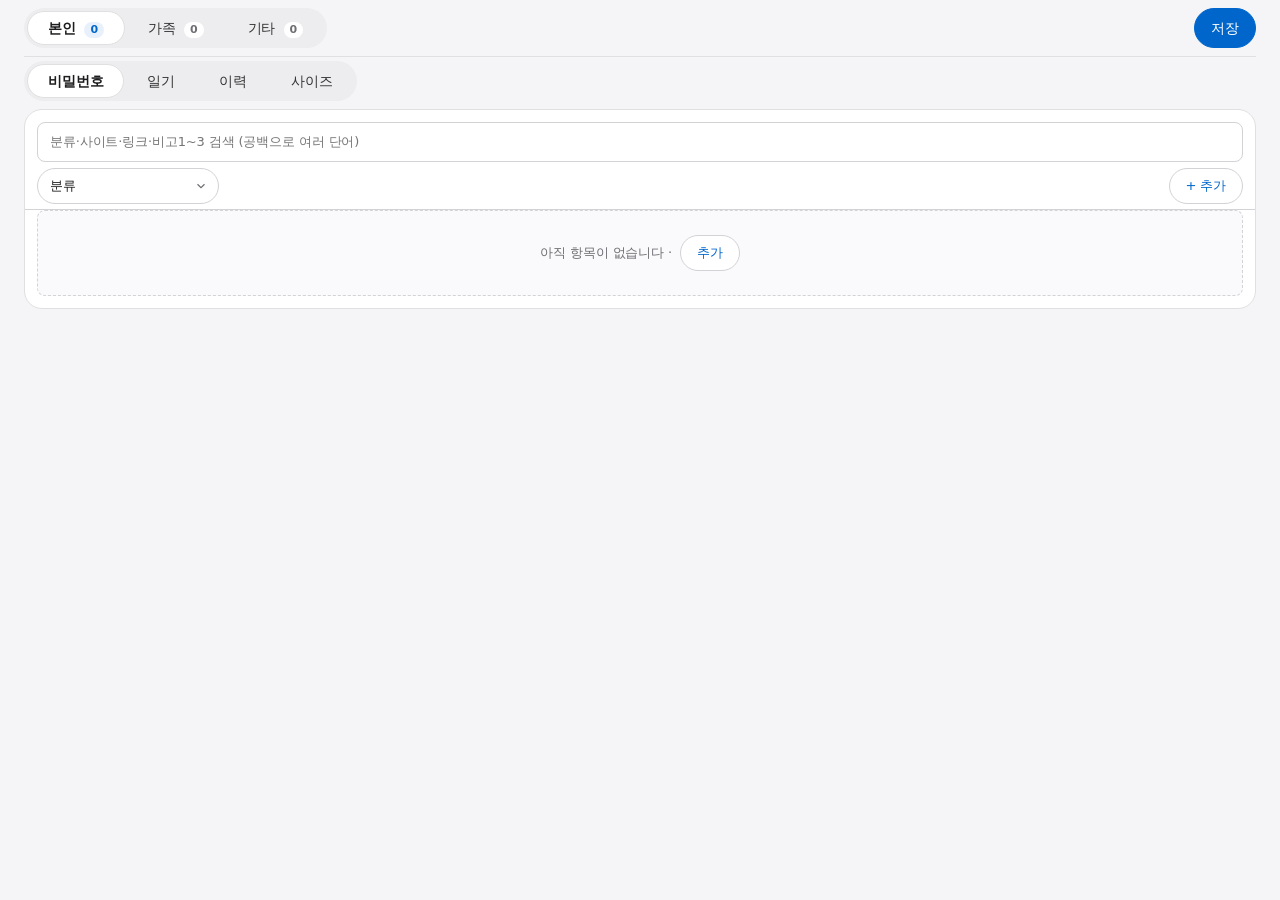
==== src/template.html @ 7631b930 "INIT sizes" ====
<!doctype html>
<html lang="ko">
<head>
<meta charset="utf-8">
<meta name="viewport" content="width=device-width,initial-scale=1">
<title>개인정보</title>
<link rel="stylesheet" href="template.css">
</head>
<body>
<main>
 <header class="app-header">
 <div class="top">
  <div class="segmented" role="group" aria-label="전체 구분">
   <button type="button" data-view="self" aria-pressed="true">본인 <span class="count"></span></button>
   <button type="button" data-view="family" aria-pressed="false">가족 <span class="count"></span></button>
   <button type="button" data-view="other" aria-pressed="false">기타 <span class="count"></span></button>
  </div>
  <div class="save-meta">
   <span id="updatedAt"></span>
   <span id="saveStatus" role="status" aria-live="polite" hidden></span>
  </div>
  <div class="actions"><button id="saveBtn" type="button" class="primary">저장</button></div>
 </div>
 <div class="tab-bar">
 <div role="tablist" aria-label="메뉴">
  <button role="tab" id="tab-passwords" aria-controls="panel-passwords" data-tab="passwords">비밀번호</button>
  <button role="tab" id="tab-diary" aria-controls="panel-diary" data-tab="diary">일기</button>
  <button role="tab" id="tab-history" aria-controls="panel-history" data-tab="history">이력</button>
  <button role="tab" id="tab-sizes" aria-controls="panel-sizes" data-tab="sizes">사이즈</button>
 </div>
 </div>
 </header>
 <div role="tabpanel" id="panel-sizes" aria-labelledby="tab-sizes"></div>
 <div role="tabpanel" id="panel-diary" aria-labelledby="tab-diary">
  <section class="section" aria-label="일기">
   <input id="diarySearch" class="list-search" type="search" aria-label="일기 검색" placeholder="제목·이름·내용 검색 (공백으로 여러 단어)" autocomplete="off">
   <div data-table="diary"></div>
  </section>
 </div>
 <div role="tabpanel" id="panel-history" aria-labelledby="tab-history">
  <section class="section" aria-label="이력">
   <input id="historySearch" class="list-search" type="search" aria-label="이력 검색" placeholder="날짜·내용·이름·비고·거주지 검색 (공백으로 여러 단어)" autocomplete="off">
   <div data-table="history"></div>
  </section>
 </div>
 <div role="tabpanel" id="panel-passwords" aria-labelledby="tab-passwords">
  <section class="section" aria-label="비밀번호 목록">
   <input id="pwSearch" class="list-search" type="search" aria-label="검색" placeholder="분류·사이트·링크·비고1~3 검색 (공백으로 여러 단어)" autocomplete="off">
   <div data-table="passwordsSelf" aria-label="본인 비밀번호"></div>
   <div data-table="passwordsFamily" aria-label="가족 비밀번호"></div>
   <div data-table="passwordsOther" aria-label="기타 비밀번호"></div>
  </section>
 </div>
</main>
<script id="vault-pure" src="pure.js"></script>
<script src="sizes.js"></script>
<script src="app.js"></script>
</body>
</html>
---- src/template.css ----
*{box-sizing:border-box}
[hidden]{display:none!important}

/* ── 디자인 토큰 ─────────────────────────────────────────
   DESIGN.md(Apple 계열)를 데이터 화면에 맞게 옮겼다.
   - 강조색은 Action Blue 하나(--brand). 누를 수 있는 것만 파랗다.
   - 카드·버튼·글자에 그림자 없음. 구분은 바탕색(parchment ↔ white)과 1px hairline으로.
   - 모서리 문법: 칸/작은 버튼 8px · 카드 18px · 주 버튼/검색/탭 pill. 그 사이 값은 쓰지 않는다.
   - 굵기는 400/600만. 17px 이상 제목은 자간을 좁힌다.
   모든 구성 요소는 아래 값만 쓴다. PC(기본)와 모바일(≤640px)은
   같은 토큰 이름에 다른 값을 넣는 방식으로 이원화한다. */
:root{
 /* 색 */
 --bg:#f5f5f7;--surface:#fff;--surface-2:#fafafc;--sunken:#ededf0;
 --ink:#1d1d1f;--ink-2:#333;--muted:#6e6e73;
 --line:#e0e0e0;--line-2:#d2d2d7;--line-soft:#f0f0f0;
 --brand:#0066cc;--brand-hover:#0058b0;--brand-ink:#fff;--brand-soft:#e8f1fb;
 --focus-ring:#0071e3;
 --danger:#c4291c;--danger-soft:#fdeeec;
 --frost:rgba(245,245,247,.8);
 --font:'SF Pro Text',system-ui,-apple-system,BlinkMacSystemFont,'Apple SD Gothic Neo','Pretendard','Noto Sans KR','Segoe UI',sans-serif;
 --font-display:'SF Pro Display',system-ui,-apple-system,BlinkMacSystemFont,'Apple SD Gothic Neo','Pretendard','Noto Sans KR',sans-serif;
 --track-tight:-.022em;

 /* 글자 크기: xs 보조 라벨 · sm 버튼/표 머리글(caption) · md 본문/입력 · lg 카드 제목(tagline) · xl 브랜드 */
 --fs-xs:11px;--fs-sm:13px;--fs-md:14px;--fs-lg:19px;--fs-xl:22px;
 --lh:1.47;

 /* 간격(4px 단위) */
 --sp-1:4px;--sp-2:8px;--sp-3:12px;--sp-4:16px;--sp-5:20px;--sp-6:24px;

 /* 컨트롤 높이: 주 컨트롤(탭·검색·저장) · 보조 버튼 · 표 입력칸 · 칸 안 작은 버튼 */
 --h-control:40px;--h-button:36px;--h-input:36px;--h-mini:30px;

 /* 모서리 */
 --r-card:18px;--r-ctl:8px;--r-input:8px;--r-pill:999px;

 /* 레이아웃 */
 --page-w:1920px;--page-pad:var(--sp-6);--card-pad:var(--sp-6);--card-gap:var(--sp-5);
 --cell-pad:var(--sp-1);--label-w:5em;
 /* 모바일 카드(표 행) */
 --gap-tight:6px;--row-pad:5px 7px;--row-bg:var(--surface);--ctl-pad-x:6px;
}

@media (max-width:640px){
 :root{
  --fs-xs:11px;--fs-sm:12px;--fs-md:13px;--fs-lg:17px;--fs-xl:19px;
  --lh:1.35;
  --h-control:34px;--h-button:28px;--h-input:30px;--h-mini:26px;
  --page-pad:10px;--card-pad:var(--sp-3);--card-gap:var(--sp-2);
  --cell-pad:1px;
 }
}

/* ── 기본 ── */
html{-webkit-text-size-adjust:100%}
body{margin:0;background:var(--bg);color:var(--ink);font:var(--fs-md)/var(--lh) var(--font);letter-spacing:-.01em;-webkit-font-smoothing:antialiased}
h1,h2{font-family:var(--font-display);font-weight:600;letter-spacing:var(--track-tight)}
button,input,select,textarea{font:inherit;color:inherit;letter-spacing:inherit}
::selection{background:var(--brand-soft)}
main{max-width:var(--page-w);margin:0 auto;padding:0 var(--page-pad) 64px}

/* ── 버튼 ── */
button{min-height:var(--h-button);padding:0 var(--sp-4);border:1px solid var(--line-2);background:var(--surface);color:var(--brand);border-radius:var(--r-pill);cursor:pointer;white-space:nowrap;font-size:var(--fs-sm);font-weight:400;transition:background .15s,border-color .15s,color .15s,transform .1s}
button:hover{border-color:var(--brand)}
button:active:not(:disabled){transform:scale(.95)}
button:focus-visible,input:focus-visible,select:focus-visible,textarea:focus-visible{outline:2px solid var(--focus-ring);outline-offset:1px}
button.primary{background:var(--brand);border-color:var(--brand);color:var(--brand-ink)}
button.primary:hover{background:var(--brand-hover);border-color:var(--brand-hover)}
button.danger{border-color:transparent;background:var(--danger-soft);color:var(--danger)}
button.danger:hover{border-color:var(--danger)}
button:disabled{opacity:.45;cursor:wait}

/* ── 상단 바 ── */
.top{position:sticky;top:0;z-index:20;display:grid;grid-template-columns:auto minmax(0,1fr) auto;align-items:center;gap:var(--sp-3);padding:var(--sp-3) 0;margin-bottom:var(--sp-3);background:var(--frost);-webkit-backdrop-filter:saturate(180%) blur(20px);backdrop-filter:saturate(180%) blur(20px);border-bottom:1px solid var(--line)}
.top .segmented{grid-column:1;grid-row:1}
.save-meta{grid-column:2;grid-row:1;display:flex;align-items:center;flex-wrap:wrap;gap:var(--sp-2);min-width:0}
#updatedAt{color:var(--muted);font-size:var(--fs-xs);overflow-wrap:anywhere;font-variant-numeric:tabular-nums}
#updatedAt:empty{display:none}
.actions{grid-column:3;grid-row:1;display:flex;gap:var(--sp-2)}
.top button{min-height:var(--h-control);padding:0 var(--sp-4);font-size:var(--fs-md)}
#saveStatus{font-size:var(--fs-xs);font-weight:600;white-space:nowrap}
#saveStatus[data-result=success]{color:#247a3b}
#saveStatus[data-result=error]{color:var(--danger)}

/* ── 세그먼트(메인 탭 · 본인/가족) ── */
[role=tablist],.segmented{display:inline-flex;gap:2px;padding:3px;background:var(--sunken);border-radius:var(--r-pill)}
.tab-bar{display:flex;align-items:center;justify-content:space-between;gap:var(--sp-2);margin-bottom:var(--sp-4)}
[role=tablist]{margin:0;flex-shrink:0}
[role=tab],.segmented button{min-height:calc(var(--h-control) - 6px);border:1px solid transparent;border-radius:var(--r-pill);background:none;padding:0 var(--sp-5);color:var(--ink-2);font-size:var(--fs-md);font-weight:400}
[role=tab]:hover,.segmented button:hover{border-color:transparent;color:var(--ink)}
[role=tab][aria-selected=true],.segmented button[aria-pressed=true]{background:var(--surface);border-color:var(--line);color:var(--ink);font-weight:600}
.segmented button{min-width:5.5em}
.segmented .count{display:inline-block;min-width:1.6em;margin-left:var(--sp-1);padding:0 6px;border-radius:var(--r-pill);background:var(--surface);color:var(--muted);font-size:var(--fs-xs);font-weight:600;font-variant-numeric:tabular-nums}
.segmented button[aria-pressed=true] .count{background:var(--brand-soft);color:var(--brand)}

/* ── 카드 ── */
.section{background:var(--surface);border:1px solid var(--line);border-radius:var(--r-card);padding:var(--card-pad);margin-bottom:var(--card-gap)}
.section-head{display:flex;align-items:center;gap:var(--sp-2);margin-bottom:var(--sp-3)}
.section-head h2{font-size:var(--fs-lg);line-height:1.19;margin:0;margin-right:auto;flex-shrink:0}
.category-filter{min-width:0;max-width:14em;flex:0 1 14em;min-height:var(--h-button);padding:0 30px 0 var(--sp-3);border:1px solid var(--line-2);border-radius:var(--r-pill);background:var(--surface) url("data:image/svg+xml,%3Csvg xmlns='http://www.w3.org/2000/svg' viewBox='0 0 24 24' fill='none' stroke='%236e6e73' stroke-width='2'%3E%3Cpath d='m6 9 6 6 6-6'/%3E%3C/svg%3E") right 10px center/14px no-repeat;-webkit-appearance:none;appearance:none;color:var(--ink);font-size:var(--fs-sm)}

/* ── 비밀번호 도구 줄 ── */
.list-search{display:block;width:100%;min-height:var(--h-control);margin-bottom:var(--search-gap,var(--sp-3));padding:0 var(--sp-3);border:1px solid var(--line-2);border-radius:var(--r-input);background:var(--surface);font-size:var(--fs-sm)}
.list-search:focus{outline:2px solid var(--focus-ring);outline-offset:1px;border-color:transparent}
.section-head{justify-content:flex-end}
.section-head .category-filter{margin-right:auto}

/* ── 표(PC) ── */
.table-wrap{overflow-x:auto;margin:0 calc(-1 * var(--card-pad));padding:0 var(--card-pad);-webkit-overflow-scrolling:touch}
table{width:100%;border-collapse:separate;border-spacing:0}
th{font-size:var(--fs-xs);font-weight:400;color:var(--muted);text-align:left;padding:0 var(--sp-2) var(--sp-2);border-bottom:1px solid var(--line);white-space:nowrap;letter-spacing:0}
td{padding:var(--cell-pad);border-bottom:1px solid var(--line-soft);vertical-align:middle;transition:background .12s}
tbody tr:last-child td{border-bottom:0}
tbody tr:hover td{background:var(--surface-2)}
td input,td select,td textarea{width:100%;min-width:6em;min-height:var(--h-input);padding:0 var(--sp-2);border:1px solid transparent;border-radius:var(--r-input);background:transparent;font-size:var(--fs-md);text-overflow:ellipsis;transition:border-color .12s,background .12s}
td select{-webkit-appearance:none;appearance:none;padding-right:26px;background:url("data:image/svg+xml,%3Csvg xmlns='http://www.w3.org/2000/svg' viewBox='0 0 24 24' fill='none' stroke='%236e6e73' stroke-width='2'%3E%3Cpath d='m6 9 6 6 6-6'/%3E%3C/svg%3E") right 6px center/14px no-repeat}
td textarea{display:block;padding:6px var(--sp-2);resize:vertical;overflow-wrap:anywhere;line-height:1.4}
[data-table^=passwords] td textarea{min-width:9em}
[data-table^=passwords] td[data-field=site] input{min-width:14em}
[data-table^=passwords] td[data-field=password] input{min-width:8em}
td input:hover,td select:hover,td textarea:hover{border-color:var(--line-2);background-color:var(--surface)}
td input:focus,td select:focus,td textarea:focus{border-color:var(--brand);outline:1px solid var(--brand);outline-offset:0;background-color:var(--surface)}
td input.money{min-width:8.5em;text-align:right;font-variant-numeric:tabular-nums;white-space:nowrap}
td input[aria-invalid=true]{border-color:var(--danger);background-color:var(--danger-soft)}
td.row-actions{width:1%;white-space:nowrap;text-align:right}
td.row-actions button,.secret button,.copyable button,button.toggle{min-height:var(--h-mini);padding:0 var(--sp-2);border-radius:var(--r-input);font-size:var(--fs-xs)}
td.row-actions button{border-color:transparent;background:transparent;color:var(--muted)}
td.row-actions button:hover{background:var(--sunken);border-color:transparent;color:var(--ink)}
td.row-actions button.danger{background:var(--danger-soft);color:var(--danger)}
.empty{color:var(--muted);padding:var(--sp-6) var(--sp-4);display:flex;align-items:center;justify-content:center;gap:var(--sp-2);flex-wrap:wrap;border:1px dashed var(--line-2);border-radius:var(--r-ctl);background:var(--surface-2);font-size:var(--fs-sm)}

/* ── 행 머리: 각 행의 첫 칸(구분·분류·항목·관계·날짜·누구)을 강조해 행을 구분한다 ── */
.section:not([data-table^=passwords]) tbody td:first-child input,.section:not([data-table^=passwords]) tbody td:first-child select{font-weight:600;color:var(--brand);background-color:var(--brand-soft);border-color:transparent}
.section:not([data-table^=passwords]) tbody td:first-child select{background-image:url("data:image/svg+xml,%3Csvg xmlns='http://www.w3.org/2000/svg' viewBox='0 0 24 24' fill='none' stroke='%230066cc' stroke-width='2'%3E%3Cpath d='m6 9 6 6 6-6'/%3E%3C/svg%3E")}
.section:not([data-table^=passwords]) tbody td:first-child input::placeholder{color:var(--brand);opacity:.5;font-weight:400}
.section:not([data-table^=passwords]) tbody td:first-child input:hover,.section:not([data-table^=passwords]) tbody td:first-child select:hover{border-color:rgba(0,102,204,.3);background-color:var(--brand-soft)}
.section:not([data-table^=passwords]) tbody td:first-child input:focus,.section:not([data-table^=passwords]) tbody td:first-child select:focus{border-color:var(--brand);background-color:var(--surface)}

[data-table^=passwords] td[data-field=category] input{color:var(--brand);background-color:var(--brand-soft)}

/* ── 합계 · D-day ── */
.totals{display:flex;gap:var(--sp-2);flex-wrap:wrap;justify-content:flex-end;padding:var(--sp-3) 0 0;margin-top:var(--sp-1);border-top:1px solid var(--line);font-size:var(--fs-sm);color:var(--muted)}
.totals span{padding:var(--sp-1) var(--sp-3);border-radius:var(--r-pill);background:var(--sunken)}
.totals b{margin-left:var(--sp-1);color:var(--ink);font-variant-numeric:tabular-nums}
td[data-field=dday]{white-space:nowrap;padding:var(--cell-pad) var(--sp-2);font-size:var(--fs-sm);font-weight:600;color:var(--brand);font-variant-numeric:tabular-nums}

/* ── 민감 값 ── */
.secret,.copyable{display:flex;align-items:center;gap:var(--sp-1);min-width:14em}
.copyable{min-width:0}
.secret input,.copyable input,.copyable textarea{flex:1;min-width:0;font-variant-numeric:tabular-nums}
.secret button,.copyable button,button.toggle{border-color:transparent;background:var(--sunken);color:var(--ink-2)}
.secret button:hover,.copyable button:hover,button.toggle:hover{border-color:transparent;background:var(--line)}
.secret .copied,.copyable .copied{font-size:var(--fs-xs);font-weight:600;color:var(--brand);white-space:nowrap}
button.toggle[aria-pressed=true]{background:var(--ink);border-color:var(--ink);color:#fff}

/* ── PC 전용: 표는 눌리지 않고 카드 안에서 가로 스크롤. 더 볼 열이 있으면 끝에 그림자 ── */
@media (min-width:641px){
 .table-wrap{background:linear-gradient(to right,#fff 40%,rgba(255,255,255,0)) left center/48px 100% no-repeat local,linear-gradient(to left,#fff 40%,rgba(255,255,255,0)) right center/48px 100% no-repeat local,radial-gradient(farthest-side at 0 50%,rgba(0,0,0,.1),transparent) left center/14px 100% no-repeat scroll,radial-gradient(farthest-side at 100% 50%,rgba(0,0,0,.1),transparent) right center/14px 100% no-repeat scroll}
 .section:not([data-table^=passwords]) tbody td:first-child{padding-left:0}
 /* 열 구분 세로선 */
 th+th,td+td{border-left:1px solid var(--line)}
 [data-table=expenses] table{min-width:900px}
 [data-table=history] table,[data-table=family] table{min-width:760px}
 [data-table^=passwords] table{min-width:1120px}
}

/* ── 모바일 전용: 표를 라벨-값 카드로. 세 탭 모두 같은 규칙 ── */
@media (max-width:640px){
 .top{gap:var(--sp-2);padding:var(--sp-2) 0;margin-bottom:var(--sp-2)}
 .top{grid-template-columns:minmax(0,1fr) auto}
 .top .segmented{justify-self:start;min-width:0}
 .top .segmented button{min-height:calc(var(--h-control) - 6px);padding:0 var(--sp-1);font-size:var(--fs-sm)}
 .top .segmented .count{margin-left:1px;padding:0 2px}
 .actions{grid-column:2}
 .save-meta{grid-column:1/-1;grid-row:2}
 .tab-bar{margin-bottom:var(--sp-2)}
 [role=tablist]{display:flex;min-width:0;flex:1}
 [role=tab]{flex:1;padding:0 var(--sp-1)}
 .segmented{display:flex;flex:none}
 .tab-bar [role=tab],.segmented button{min-width:0;padding:0 var(--sp-1);font-size:var(--fs-sm)}
 .segmented .count{min-width:1.4em;margin-left:2px;padding:0 4px}
 .section-head{gap:var(--gap-tight);margin-bottom:var(--gap-tight)}
 .category-filter{padding-right:26px;background-position:right 8px center}
 [data-table^=passwords] .category-filter{flex:0 1 8em}
 .table-wrap{margin:0;padding:0}
 table,tbody,tr,td{display:block}
 thead{display:none}
 tr{border:1px solid var(--line);border-radius:var(--r-ctl);padding:var(--row-pad);margin-bottom:var(--gap-tight);background:var(--row-bg)}
 tbody tr:hover td{background:transparent}
 td{display:grid;grid-template-columns:var(--label-w) minmax(0,1fr);align-items:center;gap:var(--sp-1);border:0;padding:var(--cell-pad) 0}
 td::before{content:attr(data-label);font-size:var(--fs-xs);font-weight:400;color:var(--muted)}
 /* 카드 머리: 첫 칸은 라벨 없이 카드 폭 전체, 아래에 구분선 */
 .section:not([data-table^=passwords]) tbody td:first-child{grid-template-columns:minmax(0,1fr);margin:calc(-1 * var(--cell-pad)) 0 var(--sp-1);padding-bottom:var(--sp-1);border-bottom:1px solid var(--line)}
 .section:not([data-table^=passwords]) tbody td:first-child::before{content:none}
 .section:not([data-table^=passwords]) tbody td:first-child input,.section:not([data-table^=passwords]) tbody td:first-child select{font-size:var(--fs-lg)}
 td input,td select,td textarea{min-width:0;padding:0 var(--ctl-pad-x);border-color:var(--line);background-color:var(--surface);line-height:1.3}
 td textarea{padding:var(--sp-1) var(--ctl-pad-x)}
 [data-table^=passwords] td textarea,td input.money{min-width:0}
 td.row-actions{width:auto;display:flex;justify-content:flex-end;gap:var(--sp-1);padding-top:var(--cell-pad)}
 td.row-actions::before{content:none}
 td[data-field=dday]{padding:var(--cell-pad) 0;min-height:var(--h-input)}
 .secret,.copyable{min-width:0;gap:var(--sp-1)}
 .secret button,.copyable button{padding:0 var(--ctl-pad-x)}
 .totals{justify-content:flex-start;padding-top:var(--sp-2)}
 .totals span{padding:2px var(--sp-2)}
 .empty{padding:var(--sp-4) var(--sp-3)}
}

/* 이력: 날짜와 요약을 한 행에, 세부 입력은 펼친 항목 안에만 표시한다. */
.history-list{border-top:1px solid var(--line);border-left:1px solid var(--line);border-right:1px solid var(--line)}
.history-item{border-bottom:1px solid var(--line)}
.history-summary{display:grid;grid-template-columns:clamp(110px,18%,210px) minmax(0,1fr) clamp(64px,12%,160px) 36px;align-items:center;min-height:40px;cursor:pointer;list-style:none}
.history-summary::-webkit-details-marker{display:none}
.history-summary:hover{background:var(--surface-2)}
.history-summary:focus-visible{outline:2px solid var(--focus-ring);outline-offset:2px}
.history-date{align-self:stretch;display:flex;align-items:center;padding:var(--sp-2);border-right:1px solid var(--line);font-variant-numeric:tabular-nums;overflow-wrap:anywhere}
.history-content{padding:var(--sp-2) var(--sp-3);overflow:hidden;text-overflow:ellipsis;white-space:nowrap}
.history-name{align-self:stretch;align-content:center;padding:var(--sp-2);border-left:1px solid var(--line);border-right:1px solid var(--line);overflow:hidden;text-overflow:ellipsis;white-space:nowrap}
.history-marker{padding:0;text-align:center;color:var(--brand)}
.history-marker::after{content:'＋';display:inline-block;font-size:var(--fs-lg)}
.history-item[open] .history-marker::after{content:'−'}
.history-item[open] .history-summary{background:var(--brand-soft)}
.history-fields{display:grid;grid-template-columns:repeat(2,minmax(0,1fr));gap:var(--sp-3);padding:var(--sp-4);border-top:1px solid var(--line);background:var(--surface-2)}
.history-field{display:grid;align-content:start;gap:var(--sp-1);min-width:0}
.history-field[data-field=content]{grid-column:1/-1}
.history-label{font-size:var(--fs-xs);color:var(--muted)}
.history-field input,.history-field textarea{width:100%;min-width:0;min-height:var(--h-input);padding:var(--sp-2);border:1px solid var(--line-2);border-radius:var(--r-input);background:var(--surface);line-height:var(--lh)}
.history-field textarea{resize:vertical;overflow-wrap:anywhere}
.history-field input[aria-invalid=true]{border-color:var(--danger);background:var(--danger-soft)}
.history-fields>.row-actions{grid-column:1/-1;display:flex;justify-content:flex-end;gap:var(--sp-2)}
.history-fields>.row-actions button{color:var(--muted)}
.history-fields>.row-actions button.danger{color:var(--danger)}
@media(max-width:640px){
 .history-summary{grid-template-columns:96px minmax(0,1fr) 56px 28px;min-height:44px}
 .history-date{padding:var(--sp-1);font-size:var(--fs-sm)}
 .history-content{padding:var(--sp-2)}
 .history-marker{padding:0;text-align:center;font-size:0}
 .history-marker::after{font-size:var(--fs-lg);margin:0}
 .history-fields{grid-template-columns:minmax(0,1fr);padding:var(--sp-3);gap:var(--sp-2)}
}



.field-hint{font-size:var(--fs-xs);color:var(--muted);overflow-wrap:anywhere}

/* 비밀번호: 목록은 조회용, 어느 필드를 눌러도 펼쳐 전체 필드를 수정한다. */
.password-list{--password-cols:minmax(80px,.7fr) minmax(0,1.5fr) minmax(0,1fr) minmax(0,1.2fr) 36px;border-top:1px solid var(--line)}
.password-headings,.password-overview{display:grid;grid-template-columns:var(--password-cols);align-items:center;gap:var(--sp-2)}
.password-headings{padding:var(--sp-2) 0;color:var(--muted);font-size:var(--fs-xs);border-bottom:1px solid var(--line)}
.password-headings>span{padding:0 var(--sp-2)}
.password-item{border-bottom:1px solid var(--line)}
.password-overview{padding:var(--sp-1) 0;min-height:44px;cursor:pointer;list-style:none}
.password-overview::-webkit-details-marker{display:none}
.password-overview:focus-visible{outline:2px solid var(--focus-ring);outline-offset:2px}
.password-value{display:block;min-width:0;min-height:var(--h-input);padding:var(--sp-2);border:1px solid transparent;border-radius:var(--r-input);overflow:hidden;text-overflow:ellipsis;white-space:nowrap}
.password-overview .copyable>.password-value{flex:1}
.password-field[data-field=category] .password-value{color:var(--category-ink,var(--brand));background:var(--category-bg,var(--brand-soft))}
.password-overview:hover{background:var(--surface-2)}
.password-field{min-width:0}
.password-label{display:block;margin-bottom:var(--sp-1);font-size:var(--fs-xs);color:var(--muted)}
.password-overview .password-label{display:none}
.password-field input,.password-field textarea{display:block;width:100%;min-width:0;min-height:var(--h-input);padding:var(--sp-2);border:1px solid transparent;border-radius:var(--r-input);background:transparent;text-overflow:ellipsis}
.password-field input:hover,.password-field textarea:hover{border-color:var(--line-2);background:var(--surface)}
.password-field input:focus,.password-field textarea:focus{border-color:var(--brand);background:var(--surface)}
.password-field textarea{resize:vertical;overflow-wrap:anywhere;line-height:var(--lh)}
.password-field[data-field=category] input{color:var(--category-ink,var(--brand));background:var(--category-bg,var(--brand-soft))}
.password-field .copyable{position:relative}
.password-field .copied{position:absolute;right:0;top:100%;z-index:1;background:var(--surface)}
.password-toggle{display:flex;align-items:center;justify-content:center;min-height:36px;padding:0;border:0;border-radius:var(--r-input);font-size:var(--fs-lg);color:var(--brand)}
.password-toggle::after{content:'＋'}
.password-item[open]>.password-overview{background:var(--brand-soft)}
.password-item[open]>.password-overview .password-toggle::after{content:'−'}
.password-details{display:grid;grid-template-columns:repeat(2,minmax(0,1fr));gap:var(--sp-3);padding:var(--sp-4);border-top:1px solid var(--line);background:var(--surface-2)}
.password-details .password-field[data-field=link]{grid-column:1/-1}
.password-details .password-field input,.password-details .password-field textarea{border-color:var(--line-2);background:var(--surface)}
.password-details>.row-actions{grid-column:1/-1;display:flex;justify-content:flex-end;gap:var(--sp-2)}
.password-details>.row-actions button{color:var(--muted)}
.password-details>.row-actions button.danger{color:var(--danger)}
@media(max-width:640px){
 .password-headings{display:none}
 .password-overview{grid-template-columns:minmax(0,1fr) minmax(0,1fr) 32px;gap:var(--sp-2);padding:var(--sp-2) 0}
 .password-overview .password-label{display:block}
 .password-overview .password-field[data-field=loginId]{grid-column:1;grid-row:2}
 .password-overview .password-field[data-field=password]{grid-column:2;grid-row:2}
 .password-overview .password-toggle{grid-column:3;grid-row:1/3;min-height:44px}
 .password-field input,.password-field textarea,.password-value{padding:var(--sp-1) var(--ctl-pad-x);font-size:var(--fs-md)}
 .password-details{grid-template-columns:minmax(0,1fr);padding:var(--sp-3);gap:var(--sp-2)}
}

/* 비밀번호 목록의 가로·세로 구분선: 연한 회색으로 셀 경계를 연결한다. */
.password-list{--password-line:#e8e8ed;border:1px solid var(--password-line)}
.password-headings,.password-overview{gap:0;padding:0;align-items:stretch}
.password-headings{border-bottom-color:var(--password-line)}
.password-headings>span{padding:var(--sp-2)}
.password-headings>span+span,.password-headings::after{border-left:1px solid var(--password-line)}
.password-headings::after{content:''}
.password-item{border-bottom-color:var(--password-line)}
.password-item:last-child{border-bottom:0}
.password-overview>.password-field{display:flex;flex-direction:column;justify-content:center;padding:var(--sp-1)}
.password-overview>.password-field+.password-field{border-left:1px solid var(--password-line)}
.password-overview>.password-toggle{border-left:1px solid var(--password-line);border-radius:0}
.password-details{border-top-color:var(--password-line)}
@media(max-width:640px){
 .password-overview>.password-field{padding:var(--sp-2)}
 .password-overview>.password-field[data-field=loginId]{border-left:0;border-top:1px solid var(--password-line)}
 .password-overview>.password-field[data-field=password]{border-top:1px solid var(--password-line)}
}

/* 상단 내비게이션부터 검색·필터·추가까지 높이에 맞춰 연속으로 고정한다. */
html{scroll-padding-top:var(--sticky-stack-height,0px)}
.app-header{position:sticky;top:0;z-index:30;display:flow-root;background:var(--bg)}
.app-header .top{position:static}
.list-search{position:sticky;top:calc(var(--sticky-header-height,0px) + var(--card-pad));z-index:22;box-shadow:0 calc(-1 * var(--card-pad)) 0 var(--surface),calc(-1 * var(--card-pad)) 0 0 var(--surface),var(--card-pad) 0 0 var(--surface),0 var(--search-gap,var(--sp-3)) 0 var(--surface)}
.section-head{position:sticky;top:calc(var(--sticky-header-height,0px) + var(--card-pad) + var(--sticky-search-height,0px));z-index:21;background:var(--surface)}
.section-head::before{content:'';position:absolute;inset:0 calc(-1 * var(--card-pad)) calc(-1 * var(--sticky-head-gap,var(--sp-3)));z-index:-1;background:var(--surface);border-bottom:1px solid var(--line-2)}

/* PC: 목록을 더 볼 수 있도록 카드와 고정 도구 영역의 세로 여백을 줄인다. */
@media(min-width:641px){
 :root{--card-pad:var(--sp-3);--card-gap:var(--sp-3);--search-gap:6px}
 .top{padding:var(--sp-2) 0;margin-bottom:var(--sp-1)}
 .tab-bar{margin-bottom:var(--sp-2)}
 .section-head{margin-bottom:6px}
}

/* 사이즈 프로필: 동일한 폼 규칙, 인체 부위 선택과 직접 편집. */
.size-profile-toolbar{display:flex;align-items:end;gap:var(--sp-3);flex-wrap:wrap;margin-bottom:var(--sp-3)}
.size-profile-toolbar h2{font-size:var(--fs-lg);margin:0 auto 0 0;align-self:center}
.size-field{display:grid;gap:var(--sp-1);min-width:0}
.size-label,.size-unit-hint,.size-measurement-headings{font-size:var(--fs-xs);color:var(--muted)}
.size-section input,.size-section select,.size-section textarea{width:100%;min-width:0;min-height:var(--h-input);padding:var(--sp-2);border:1px solid var(--line-2);border-radius:var(--r-input);background:var(--surface);font:inherit;color:var(--ink)}
.size-section textarea{resize:vertical;overflow-wrap:anywhere}
.size-profile-toolbar .size-field{min-width:120px;max-width:240px;flex:1}
.size-profile-name{display:flex;align-items:end;gap:var(--sp-2);margin-bottom:var(--sp-4)}
.size-profile-name .size-field{flex:1;max-width:320px}
.size-profile-confirm{display:flex;align-items:center;justify-content:flex-end;gap:var(--sp-2);flex-wrap:wrap;padding:var(--sp-3);margin-bottom:var(--sp-3);border:1px solid var(--line);border-radius:var(--r-ctl)}
.size-layout{display:grid;grid-template-columns:minmax(180px,.7fr) minmax(0,1.7fr);gap:var(--sp-6);align-items:start}
.size-illustration{min-width:0;text-align:center}
.size-body{display:block;width:100%;max-width:300px;max-height:340px;margin:auto;overflow:visible}
.size-body-neutral{fill:var(--ink)}
.size-body [data-size-zone]{fill:var(--ink);stroke:transparent;stroke-width:3;cursor:pointer;transition:fill .15s,stroke .15s}
.size-body [data-size-zone]:hover{fill:var(--muted)}
.size-body [data-size-zone].is-selected{fill:var(--brand-soft);stroke:var(--brand)}
.size-diagram-hint{font-size:var(--fs-xs);color:var(--muted);margin:var(--sp-2) 0}
.size-category-buttons{display:grid;grid-template-columns:repeat(4,minmax(0,1fr));gap:var(--sp-1)}
.size-category-buttons button{min-width:0;padding:0 var(--sp-2)}
.size-category-buttons button[aria-pressed=true]{color:var(--brand-ink);background:var(--brand);border-color:var(--brand)}
.size-editor{min-width:0}
.size-editor-title{display:flex;align-items:center;gap:var(--sp-2);margin-bottom:var(--sp-3)}
.size-editor-title h3{margin:0;font-size:var(--fs-lg);font-weight:600}
.size-metadata{display:grid;grid-template-columns:repeat(3,minmax(0,1fr));gap:var(--sp-2);margin-bottom:var(--sp-4)}
.size-measurement,.size-measurement-headings{display:grid;grid-template-columns:minmax(0,1.4fr) minmax(0,1fr) 64px 48px;gap:var(--sp-2);align-items:center}
.size-measurement-headings{margin-bottom:var(--sp-1)}
.size-measurement{margin-bottom:var(--sp-2)}
.size-measurement-actions{display:flex;gap:var(--sp-2);justify-content:flex-end}
.size-measurement-actions button{min-height:var(--h-mini);padding:0 var(--sp-2);font-size:var(--fs-xs)}
.size-measurement.is-confirming .size-measurement-actions{grid-column:1/-1}
.size-add-measurement{margin:var(--sp-1) 0 var(--sp-4)}
.size-note{margin-top:var(--sp-1)}
.size-empty{font-size:var(--fs-sm);color:var(--muted);margin:var(--sp-3) 0}
@media(max-width:640px){
 .size-layout{grid-template-columns:minmax(0,1fr);gap:var(--sp-4)}
 .size-body{max-height:210px}
 .size-category-buttons{max-width:360px;margin:auto}
 .size-profile-toolbar{gap:var(--sp-2)}
 .size-profile-toolbar h2{flex-basis:100%;margin-bottom:var(--sp-1)}
 .size-profile-toolbar .size-field{max-width:none}
 .size-profile-name{margin-bottom:var(--sp-3)}
 .size-metadata{grid-template-columns:repeat(2,minmax(0,1fr))}
 .size-measurement,.size-measurement-headings{grid-template-columns:minmax(0,1.4fr) minmax(0,1fr) 42px 34px;gap:var(--sp-1)}
 .size-section input,.size-section select,.size-section textarea{padding:var(--sp-1) var(--ctl-pad-x)}
 .size-measurement-actions button{padding:0 var(--sp-1)}
}
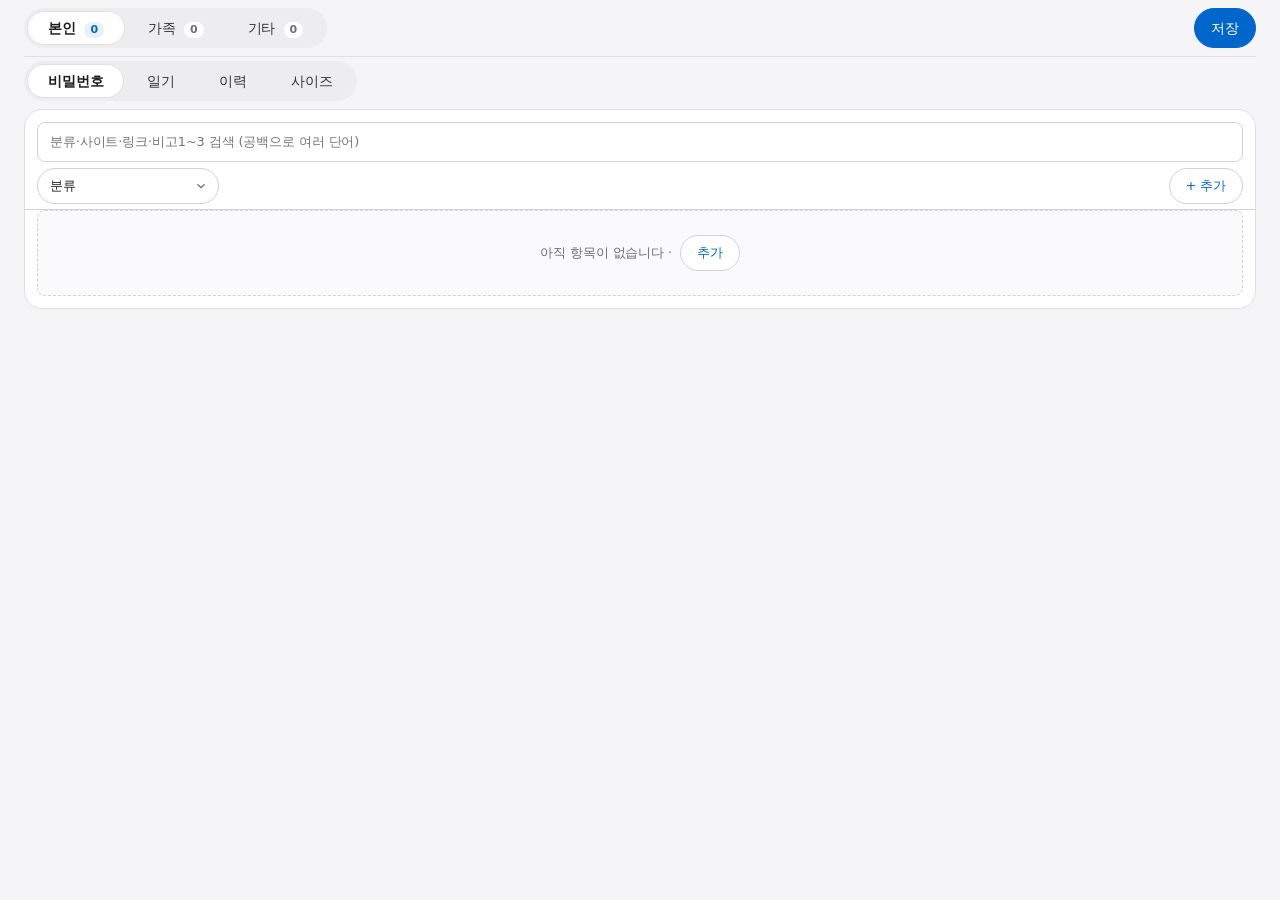
==== commit 2abdf988: "EDIT pw/ modal" ====
--- a/src/template.html
+++ b/src/template.html
@@ -46,6 +46,7 @@
  <div role="tabpanel" id="panel-passwords" aria-labelledby="tab-passwords">
   <section class="section" aria-label="비밀번호 목록">
    <input id="pwSearch" class="list-search" type="search" aria-label="검색" placeholder="분류·사이트·링크·비고1~3 검색 (공백으로 여러 단어)" autocomplete="off">
+   <p id="passwordAddStatus" class="password-add-status" role="status" hidden></p>
    <div data-table="passwordsSelf" aria-label="본인 비밀번호"></div>
    <div data-table="passwordsFamily" aria-label="가족 비밀번호"></div>
    <div data-table="passwordsOther" aria-label="기타 비밀번호"></div>
--- a/src/template.css
+++ b/src/template.css
@@ -71,6 +71,19 @@
 button.danger{border-color:transparent;background:var(--danger-soft);color:var(--danger)}
 button.danger:hover{border-color:var(--danger)}
 button:disabled{opacity:.45;cursor:wait}
+
+/* 비밀번호 추가: 목록의 필터와 위치를 유지하는 입력창. */
+body:has(.password-add-dialog[open]){overflow:hidden}
+.password-add-dialog{width:min(680px,calc(100% - 32px));max-height:calc(100dvh - 32px);margin:auto;padding:var(--sp-4);border:1px solid var(--line-2);border-radius:var(--r-card);background:var(--surface);color:var(--ink);overflow:auto;overscroll-behavior:contain}
+.password-add-dialog::backdrop{background:rgba(0,0,0,.35)}
+.password-add-dialog h2{margin:0 0 var(--sp-2);font-size:var(--fs-lg);font-weight:600}
+.password-add-dialog p,.password-add-status{margin:0 0 var(--sp-3);font-size:var(--fs-sm);color:var(--muted)}
+.password-add-fields{display:grid;grid-template-columns:repeat(2,minmax(0,1fr));gap:var(--sp-3);margin-top:var(--sp-4)}
+.password-add-fields [data-field=link]{grid-column:1/-1}
+.password-add-dialog .password-add-fields input,.password-add-dialog .password-add-fields textarea{border-color:var(--line-2);background:var(--surface);min-height:40px}
+.password-add-actions{display:flex;justify-content:flex-end;gap:var(--sp-2);position:sticky;bottom:calc(-1 * var(--sp-4));margin-top:var(--sp-4);padding:var(--sp-3) 0;background:var(--surface)}
+.password-add-actions button{min-height:44px}
+@media(max-width:640px){.password-add-fields{grid-template-columns:minmax(0,1fr)}}
 
 /* ── 상단 바 ── */
 .top{position:sticky;top:0;z-index:20;display:grid;grid-template-columns:auto minmax(0,1fr) auto;align-items:center;gap:var(--sp-3);padding:var(--sp-3) 0;margin-bottom:var(--sp-3);background:var(--frost);-webkit-backdrop-filter:saturate(180%) blur(20px);backdrop-filter:saturate(180%) blur(20px);border-bottom:1px solid var(--line)}
@@ -338,18 +351,23 @@
 .size-layout{display:grid;grid-template-columns:minmax(180px,.7fr) minmax(0,1.7fr);gap:var(--sp-6);align-items:start}
 .size-illustration{min-width:0;text-align:center}
 .size-body{display:block;width:100%;max-width:300px;max-height:340px;margin:auto;overflow:visible}
-.size-body-neutral{fill:var(--ink)}
-.size-body [data-size-zone]{fill:var(--ink);stroke:transparent;stroke-width:3;cursor:pointer;transition:fill .15s,stroke .15s}
-.size-body [data-size-zone]:hover{fill:var(--muted)}
-.size-body [data-size-zone].is-selected{fill:var(--brand-soft);stroke:var(--brand)}
-.size-diagram-hint{font-size:var(--fs-xs);color:var(--muted);margin:var(--sp-2) 0}
-.size-category-buttons{display:grid;grid-template-columns:repeat(4,minmax(0,1fr));gap:var(--sp-1)}
+.size-body-neutral{fill:#f3f0e1;stroke:#11110d;stroke-width:7;stroke-linejoin:round;stroke-linecap:round;cursor:default}
+.size-body [data-size-zone]{fill:var(--size-zone-fill);stroke:#11110d;stroke-width:7;stroke-linejoin:round;stroke-linecap:round;cursor:pointer;transition:filter .15s,stroke .15s}
+.size-body [data-size-zone=top]{--size-zone-fill:#aaa69a}
+.size-body [data-size-zone=bottom]{--size-zone-fill:#b7b39d}
+.size-body [data-size-zone=shoes]{--size-zone-fill:#a39f87}
+.size-body [data-size-zone]:hover{filter:brightness(1.08)}
+.size-body [data-size-zone].is-selected{stroke:var(--brand);stroke-width:8}
+.size-body .size-body-detail{fill:none;stroke:#11110d;stroke-width:6;stroke-linecap:round;pointer-events:none}
+.size-category-buttons{display:grid;grid-template-columns:repeat(5,minmax(0,1fr));gap:var(--sp-1)}
 .size-category-buttons button{min-width:0;padding:0 var(--sp-2)}
 .size-category-buttons button[aria-pressed=true]{color:var(--brand-ink);background:var(--brand);border-color:var(--brand)}
+.size-illustration>.size-category-buttons{margin-top:var(--sp-2)}
 .size-editor{min-width:0}
 .size-editor-title{display:flex;align-items:center;gap:var(--sp-2);margin-bottom:var(--sp-3)}
 .size-editor-title h3{margin:0;font-size:var(--fs-lg);font-weight:600}
-.size-metadata{display:grid;grid-template-columns:repeat(3,minmax(0,1fr));gap:var(--sp-2);margin-bottom:var(--sp-4)}
+.size-summary-title{font-size:var(--fs-lg);font-weight:600}
+.size-summary-fields{display:grid;gap:var(--sp-3)}
 .size-measurement,.size-measurement-headings{display:grid;grid-template-columns:minmax(0,1.4fr) minmax(0,1fr) 64px 48px;gap:var(--sp-2);align-items:center}
 .size-measurement-headings{margin-bottom:var(--sp-1)}
 .size-measurement{margin-bottom:var(--sp-2)}
@@ -367,8 +385,26 @@
  .size-profile-toolbar h2{flex-basis:100%;margin-bottom:var(--sp-1)}
  .size-profile-toolbar .size-field{max-width:none}
  .size-profile-name{margin-bottom:var(--sp-3)}
- .size-metadata{grid-template-columns:repeat(2,minmax(0,1fr))}
  .size-measurement,.size-measurement-headings{grid-template-columns:minmax(0,1.4fr) minmax(0,1fr) 42px 34px;gap:var(--sp-1)}
  .size-section input,.size-section select,.size-section textarea{padding:var(--sp-1) var(--ctl-pad-x)}
  .size-measurement-actions button{padding:0 var(--sp-1)}
 }
+
+/* 기본 치수는 고정 항목이며, 측정값만 수정한다. */
+.size-fixed-label,.size-fixed-unit{display:flex;align-items:center;min-width:0;min-height:var(--h-input);font-size:var(--fs-md);overflow-wrap:anywhere}
+.size-fixed-unit{justify-content:center;color:var(--muted)}
+.size-fixed-badge{font-size:var(--fs-xs);color:var(--muted);white-space:nowrap}
+.size-detail-body{display:block;width:100%;max-width:500px;margin:auto;overflow:visible;cursor:pointer}
+.size-detail-body:focus-visible{outline:2px solid var(--focus-ring);outline-offset:2px}
+.size-layout.is-detail{grid-template-columns:minmax(0,1fr) minmax(0,1.2fr)}
+.size-detail-body .size-garment{fill:#aaa69a;stroke:#11110d;stroke-width:5;stroke-linejoin:round;stroke-linecap:round}
+.size-detail-body[data-category=bottom] .size-garment{fill:#b7b39d}
+.size-detail-body[data-category=shoes] .size-garment{fill:#a39f87}
+.size-detail-body .size-insole{fill:#f3f0e1;stroke-width:3}
+.size-detail-body .size-shoe-sole{fill:none;stroke-width:3}
+.size-dimension-line{stroke:var(--brand);stroke-width:2;marker-start:url(#size-dimension-arrow);marker-end:url(#size-dimension-arrow)}
+#size-dimension-arrow path{fill:var(--brand)}
+.size-dimension rect{fill:var(--surface);fill-opacity:.94;stroke:var(--line);stroke-width:1}
+.size-dimension-label{font-size:22px;fill:var(--muted)}
+.size-dimension-value{font-size:25px;font-weight:600;fill:var(--ink)}
+@media(max-width:900px){.size-layout.is-detail{grid-template-columns:minmax(0,1fr)}}
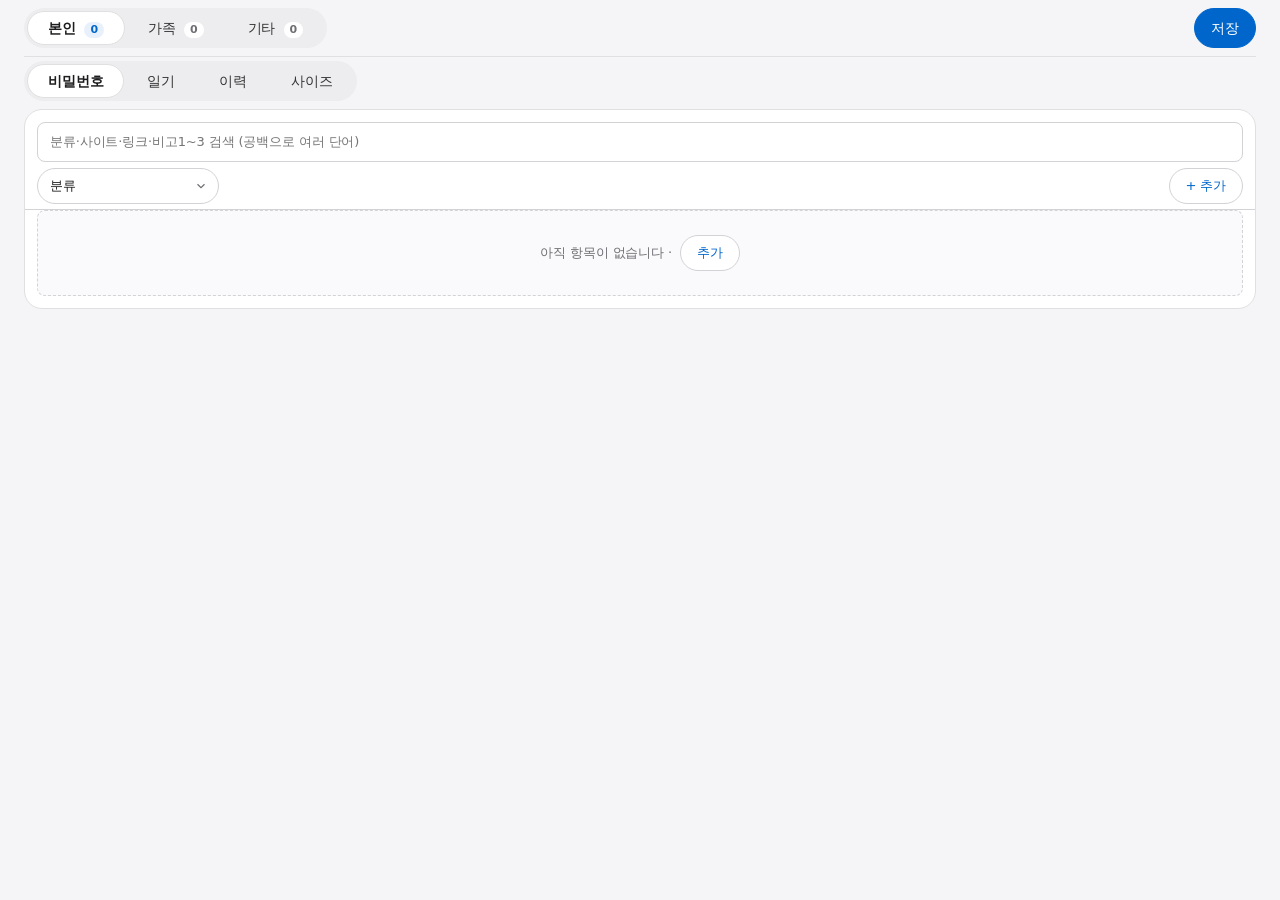
==== commit 2126208f: "EDIT modal" ====
--- a/src/template.html
+++ b/src/template.html
@@ -34,12 +34,14 @@
  <div role="tabpanel" id="panel-diary" aria-labelledby="tab-diary">
   <section class="section" aria-label="일기">
    <input id="diarySearch" class="list-search" type="search" aria-label="일기 검색" placeholder="제목·이름·내용 검색 (공백으로 여러 단어)" autocomplete="off">
+   <p id="diaryAddStatus" class="password-add-status" role="status" hidden></p>
    <div data-table="diary"></div>
   </section>
  </div>
  <div role="tabpanel" id="panel-history" aria-labelledby="tab-history">
   <section class="section" aria-label="이력">
    <input id="historySearch" class="list-search" type="search" aria-label="이력 검색" placeholder="날짜·내용·이름·비고·거주지 검색 (공백으로 여러 단어)" autocomplete="off">
+   <p id="historyAddStatus" class="password-add-status" role="status" hidden></p>
    <div data-table="history"></div>
   </section>
  </div>
@@ -54,6 +56,7 @@
  </div>
 </main>
 <script id="vault-pure" src="pure.js"></script>
+<script src="modal.js"></script>
 <script src="sizes.js"></script>
 <script src="app.js"></script>
 </body>
--- a/src/template.css
+++ b/src/template.css
@@ -72,14 +72,14 @@
 button.danger:hover{border-color:var(--danger)}
 button:disabled{opacity:.45;cursor:wait}
 
-/* 비밀번호 추가: 목록의 필터와 위치를 유지하는 입력창. */
+/* 항목 추가: 목록의 필터와 위치를 유지하는 입력창. */
 body:has(.password-add-dialog[open]){overflow:hidden}
 .password-add-dialog{width:min(680px,calc(100% - 32px));max-height:calc(100dvh - 32px);margin:auto;padding:var(--sp-4);border:1px solid var(--line-2);border-radius:var(--r-card);background:var(--surface);color:var(--ink);overflow:auto;overscroll-behavior:contain}
 .password-add-dialog::backdrop{background:rgba(0,0,0,.35)}
 .password-add-dialog h2{margin:0 0 var(--sp-2);font-size:var(--fs-lg);font-weight:600}
 .password-add-dialog p,.password-add-status{margin:0 0 var(--sp-3);font-size:var(--fs-sm);color:var(--muted)}
 .password-add-fields{display:grid;grid-template-columns:repeat(2,minmax(0,1fr));gap:var(--sp-3);margin-top:var(--sp-4)}
-.password-add-fields [data-field=link]{grid-column:1/-1}
+.password-add-fields .add-field-wide{grid-column:1/-1}
 .password-add-dialog .password-add-fields input,.password-add-dialog .password-add-fields textarea{border-color:var(--line-2);background:var(--surface);min-height:40px}
 .password-add-actions{display:flex;justify-content:flex-end;gap:var(--sp-2);position:sticky;bottom:calc(-1 * var(--sp-4));margin-top:var(--sp-4);padding:var(--sp-3) 0;background:var(--surface)}
 .password-add-actions button{min-height:44px}
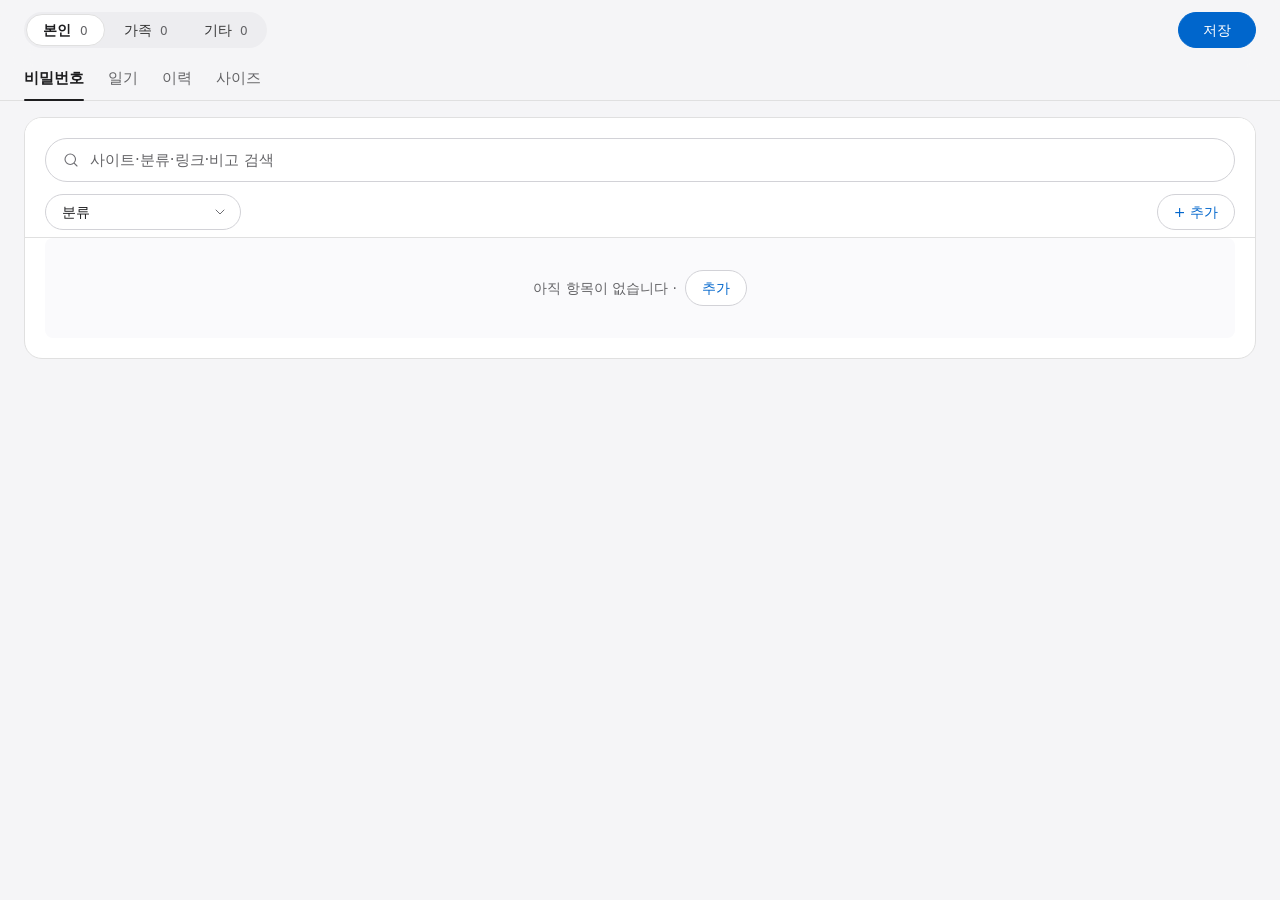
==== commit 3ed9cb13: "EDIT design/ unslop" ====
--- a/src/template.html
+++ b/src/template.html
@@ -33,21 +33,21 @@
  <div role="tabpanel" id="panel-sizes" aria-labelledby="tab-sizes"></div>
  <div role="tabpanel" id="panel-diary" aria-labelledby="tab-diary">
   <section class="section" aria-label="일기">
-   <input id="diarySearch" class="list-search" type="search" aria-label="일기 검색" placeholder="제목·이름·내용 검색 (공백으로 여러 단어)" autocomplete="off">
+   <input id="diarySearch" class="list-search" type="search" aria-label="일기 검색" placeholder="제목·이름·내용 검색" autocomplete="off">
    <p id="diaryAddStatus" class="password-add-status" role="status" hidden></p>
    <div data-table="diary"></div>
   </section>
  </div>
  <div role="tabpanel" id="panel-history" aria-labelledby="tab-history">
   <section class="section" aria-label="이력">
-   <input id="historySearch" class="list-search" type="search" aria-label="이력 검색" placeholder="날짜·내용·이름·비고·거주지 검색 (공백으로 여러 단어)" autocomplete="off">
+   <input id="historySearch" class="list-search" type="search" aria-label="이력 검색" placeholder="날짜·내용·이름·비고·거주지 검색" autocomplete="off">
    <p id="historyAddStatus" class="password-add-status" role="status" hidden></p>
    <div data-table="history"></div>
   </section>
  </div>
  <div role="tabpanel" id="panel-passwords" aria-labelledby="tab-passwords">
   <section class="section" aria-label="비밀번호 목록">
-   <input id="pwSearch" class="list-search" type="search" aria-label="검색" placeholder="분류·사이트·링크·비고1~3 검색 (공백으로 여러 단어)" autocomplete="off">
+   <input id="pwSearch" class="list-search" type="search" aria-label="검색" placeholder="사이트·분류·링크·비고 검색" autocomplete="off">
    <p id="passwordAddStatus" class="password-add-status" role="status" hidden></p>
    <div data-table="passwordsSelf" aria-label="본인 비밀번호"></div>
    <div data-table="passwordsFamily" aria-label="가족 비밀번호"></div>
--- a/src/template.css
+++ b/src/template.css
@@ -4,407 +4,382 @@
 
 /* ── 디자인 토큰 ─────────────────────────────────────────
    DESIGN.md(Apple 계열)를 데이터 화면에 맞게 옮겼다.
-   - 강조색은 Action Blue 하나(--brand). 누를 수 있는 것만 파랗다.
+   - 강조색은 Action Blue 하나(--brand). 누를 수 있는 것·선택된 것만 파랗다.
+     바탕을 파랗게 칠하지 않는다(펼친 행·행 머리도 중립 단계).
    - 카드·버튼·글자에 그림자 없음. 구분은 바탕색(parchment ↔ white)과 1px hairline으로.
-   - 모서리 문법: 칸/작은 버튼 8px · 카드 18px · 주 버튼/검색/탭 pill. 그 사이 값은 쓰지 않는다.
-   - 굵기는 400/600만. 17px 이상 제목은 자간을 좁힌다.
-   모든 구성 요소는 아래 값만 쓴다. PC(기본)와 모바일(≤640px)은
-   같은 토큰 이름에 다른 값을 넣는 방식으로 이원화한다. */
+   - 모서리 문법: 칸/작은 버튼 8px · 카드 18px · 주 버튼/검색/필터/세그먼트 pill. 그 사이 값은 쓰지 않는다.
+   - 굵기는 400/600만. 17px 이상 제목은 자간을 좁힌다. 작은 글자에는 음수 자간을 쓰지 않는다.
+   - 간격은 4px 단위.
+   - 시그니처: 복사할 값(ID·PW)은 고정폭 글꼴(시스템 글꼴, 외부 요청 없음).
+   PC(기본)와 모바일(≤640px)은 같은 토큰 이름에 다른 값을 넣어 이원화한다. */
 :root{
- /* 색 */
+ /* 색: 중립 단계 하나 + 강조 하나 + 의미색 */
  --bg:#f5f5f7;--surface:#fff;--surface-2:#fafafc;--sunken:#ededf0;
- --ink:#1d1d1f;--ink-2:#333;--muted:#6e6e73;
+ --ink:#1d1d1f;--ink-2:#333;--muted:#636366;
  --line:#e0e0e0;--line-2:#d2d2d7;--line-soft:#f0f0f0;
  --brand:#0066cc;--brand-hover:#0058b0;--brand-ink:#fff;--brand-soft:#e8f1fb;
  --focus-ring:#0071e3;
- --danger:#c4291c;--danger-soft:#fdeeec;
+ --danger:#c4291c;--danger-soft:#fdeeec;--success:#247a3b;
  --frost:rgba(245,245,247,.8);
  --font:'SF Pro Text',system-ui,-apple-system,BlinkMacSystemFont,'Apple SD Gothic Neo','Pretendard','Noto Sans KR','Segoe UI',sans-serif;
  --font-display:'SF Pro Display',system-ui,-apple-system,BlinkMacSystemFont,'Apple SD Gothic Neo','Pretendard','Noto Sans KR',sans-serif;
+ --font-mono:ui-monospace,'SF Mono',SFMono-Regular,Menlo,Consolas,monospace;
  --track-tight:-.022em;
-
- /* 글자 크기: xs 보조 라벨 · sm 버튼/표 머리글(caption) · md 본문/입력 · lg 카드 제목(tagline) · xl 브랜드 */
- --fs-xs:11px;--fs-sm:13px;--fs-md:14px;--fs-lg:19px;--fs-xl:22px;
+ --chevron:url("data:image/svg+xml,%3Csvg xmlns='http://www.w3.org/2000/svg' viewBox='0 0 24 24' fill='none' stroke='%236e6e73' stroke-width='1.5' stroke-linecap='round' stroke-linejoin='round'%3E%3Cpath d='m6 9 6 6 6-6'/%3E%3C/svg%3E");
+
+ /* 글자 크기: xs 라벨/보조 · sm 버튼/머리글(caption) · md 본문/입력 · lg 카드 제목(tagline) · xl 브랜드 */
+ --fs-xs:12px;--fs-sm:14px;--fs-md:15px;--fs-lg:21px;--fs-xl:24px;
  --lh:1.47;
 
  /* 간격(4px 단위) */
- --sp-1:4px;--sp-2:8px;--sp-3:12px;--sp-4:16px;--sp-5:20px;--sp-6:24px;
-
- /* 컨트롤 높이: 주 컨트롤(탭·검색·저장) · 보조 버튼 · 표 입력칸 · 칸 안 작은 버튼 */
- --h-control:40px;--h-button:36px;--h-input:36px;--h-mini:30px;
+ --sp-1:4px;--sp-2:8px;--sp-3:12px;--sp-4:16px;--sp-5:20px;--sp-6:24px;--sp-8:32px;
+
+ /* 컨트롤 높이: 주 컨트롤(탭·검색·저장) · 보조 버튼 · 입력칸 · 칸 안 작은 버튼 */
+ --h-control:44px;--h-button:36px;--h-input:40px;--h-mini:28px;
 
  /* 모서리 */
  --r-card:18px;--r-ctl:8px;--r-input:8px;--r-pill:999px;
 
  /* 레이아웃 */
- --page-w:1920px;--page-pad:var(--sp-6);--card-pad:var(--sp-6);--card-gap:var(--sp-5);
+ --page-w:1440px;--page-pad:var(--sp-6);--card-pad:var(--sp-5);--card-gap:var(--sp-4);
  --cell-pad:var(--sp-1);--label-w:5em;
- /* 모바일 카드(표 행) */
- --gap-tight:6px;--row-pad:5px 7px;--row-bg:var(--surface);--ctl-pad-x:6px;
+ --gap-tight:var(--sp-2);--row-pad:var(--sp-2) var(--sp-3);--ctl-pad-x:var(--sp-2);
 }
 
 @media (max-width:640px){
  :root{
-  --fs-xs:11px;--fs-sm:12px;--fs-md:13px;--fs-lg:17px;--fs-xl:19px;
-  --lh:1.35;
-  --h-control:34px;--h-button:28px;--h-input:30px;--h-mini:26px;
-  --page-pad:10px;--card-pad:var(--sp-3);--card-gap:var(--sp-2);
-  --cell-pad:1px;
+  --fs-xs:12px;--fs-sm:13px;--fs-md:15px;--fs-lg:19px;--fs-xl:21px;
+  --lh:1.4;
+  --h-control:40px;--h-button:40px;--h-input:40px;--h-mini:28px;
+  --page-pad:var(--sp-3);--card-pad:var(--sp-3);--card-gap:var(--sp-3);
+  --cell-pad:0px;
  }
 }
 
 /* ── 기본 ── */
 html{-webkit-text-size-adjust:100%}
-body{margin:0;background:var(--bg);color:var(--ink);font:var(--fs-md)/var(--lh) var(--font);letter-spacing:-.01em;-webkit-font-smoothing:antialiased}
-h1,h2{font-family:var(--font-display);font-weight:600;letter-spacing:var(--track-tight)}
+body{margin:0;background:var(--bg);color:var(--ink);font:var(--fs-md)/var(--lh) var(--font);-webkit-font-smoothing:antialiased}
+h1,h2,h3{font-family:var(--font-display);font-weight:600;letter-spacing:var(--track-tight)}
 button,input,select,textarea{font:inherit;color:inherit;letter-spacing:inherit}
 ::selection{background:var(--brand-soft)}
+::placeholder{color:var(--muted);opacity:1}
 main{max-width:var(--page-w);margin:0 auto;padding:0 var(--page-pad) 64px}
-
-/* ── 버튼 ── */
-button{min-height:var(--h-button);padding:0 var(--sp-4);border:1px solid var(--line-2);background:var(--surface);color:var(--brand);border-radius:var(--r-pill);cursor:pointer;white-space:nowrap;font-size:var(--fs-sm);font-weight:400;transition:background .15s,border-color .15s,color .15s,transform .1s}
+/* iOS는 16px 미만 입력칸에 포커스하면 화면을 확대한다 */
+@media (max-width:640px){input,select,textarea{font-size:16px!important}}
+
+/* ── 버튼 ──
+   보조: 흰 바탕 pill + 파란 글자 · 주: 파란 pill · 위험: 붉은 글자. 누르면 scale(.95). */
+button{min-height:var(--h-button);padding:0 var(--sp-4);border:1px solid var(--line-2);background:var(--surface);color:var(--brand);border-radius:var(--r-pill);cursor:pointer;white-space:nowrap;font-size:var(--fs-sm);font-weight:400;transition:background-color .15s ease,border-color .15s ease,color .15s ease,transform .1s ease}
 button:hover{border-color:var(--brand)}
 button:active:not(:disabled){transform:scale(.95)}
-button:focus-visible,input:focus-visible,select:focus-visible,textarea:focus-visible{outline:2px solid var(--focus-ring);outline-offset:1px}
+button:focus-visible,input:focus-visible,select:focus-visible,textarea:focus-visible,summary:focus-visible{outline:2px solid var(--focus-ring);outline-offset:2px}
 button.primary{background:var(--brand);border-color:var(--brand);color:var(--brand-ink)}
 button.primary:hover{background:var(--brand-hover);border-color:var(--brand-hover)}
 button.danger{border-color:transparent;background:var(--danger-soft);color:var(--danger)}
 button.danger:hover{border-color:var(--danger)}
 button:disabled{opacity:.45;cursor:wait}
 
-/* 항목 추가: 목록의 필터와 위치를 유지하는 입력창. */
+/* ── 추가 대화상자: 목록의 필터와 위치를 유지한다 ── */
 body:has(.password-add-dialog[open]){overflow:hidden}
-.password-add-dialog{width:min(680px,calc(100% - 32px));max-height:calc(100dvh - 32px);margin:auto;padding:var(--sp-4);border:1px solid var(--line-2);border-radius:var(--r-card);background:var(--surface);color:var(--ink);overflow:auto;overscroll-behavior:contain}
-.password-add-dialog::backdrop{background:rgba(0,0,0,.35)}
-.password-add-dialog h2{margin:0 0 var(--sp-2);font-size:var(--fs-lg);font-weight:600}
+.password-add-dialog{width:min(680px,calc(100% - 32px));max-height:calc(100dvh - 32px);margin:auto;padding:var(--sp-6);border:1px solid var(--line);border-radius:var(--r-card);background:var(--surface);color:var(--ink);overflow:auto;overscroll-behavior:contain}
+.password-add-dialog::backdrop{background:rgba(29,29,31,.32)}
+.password-add-dialog h2{margin:0 0 var(--sp-1);font-size:var(--fs-lg);line-height:1.19}
 .password-add-dialog p,.password-add-status{margin:0 0 var(--sp-3);font-size:var(--fs-sm);color:var(--muted)}
-.password-add-fields{display:grid;grid-template-columns:repeat(2,minmax(0,1fr));gap:var(--sp-3);margin-top:var(--sp-4)}
+.password-add-fields{display:grid;grid-template-columns:repeat(2,minmax(0,1fr));gap:var(--sp-4) var(--sp-3);margin-top:var(--sp-5)}
 .password-add-fields .add-field-wide{grid-column:1/-1}
-.password-add-dialog .password-add-fields input,.password-add-dialog .password-add-fields textarea{border-color:var(--line-2);background:var(--surface);min-height:40px}
-.password-add-actions{display:flex;justify-content:flex-end;gap:var(--sp-2);position:sticky;bottom:calc(-1 * var(--sp-4));margin-top:var(--sp-4);padding:var(--sp-3) 0;background:var(--surface)}
-.password-add-actions button{min-height:44px}
-@media(max-width:640px){.password-add-fields{grid-template-columns:minmax(0,1fr)}}
-
-/* ── 상단 바 ── */
-.top{position:sticky;top:0;z-index:20;display:grid;grid-template-columns:auto minmax(0,1fr) auto;align-items:center;gap:var(--sp-3);padding:var(--sp-3) 0;margin-bottom:var(--sp-3);background:var(--frost);-webkit-backdrop-filter:saturate(180%) blur(20px);backdrop-filter:saturate(180%) blur(20px);border-bottom:1px solid var(--line)}
+.password-add-dialog .password-add-fields input,.password-add-dialog .password-add-fields textarea{border-color:var(--line-2);background:var(--surface);min-height:var(--h-control)}
+.password-add-actions{display:flex;justify-content:flex-end;gap:var(--sp-2);position:sticky;bottom:calc(-1 * var(--sp-6));margin-top:var(--sp-6);padding:var(--sp-3) 0 var(--sp-6);background:var(--surface)}
+.password-add-actions button{min-height:var(--h-control);padding:0 var(--sp-5)}
+@media(max-width:640px){
+ .password-add-dialog{padding:var(--sp-4)}
+ .password-add-fields{grid-template-columns:minmax(0,1fr);gap:var(--sp-3)}
+ .password-add-actions{bottom:calc(-1 * var(--sp-4));padding-bottom:var(--sp-4)}
+}
+
+/* ── 머리: 상단 바(본인/가족/기타 · 저장) + 메뉴 탭. 반투명 parchment로 고정 ── */
+html{scroll-padding-top:var(--sticky-stack-height,0px)}
+.app-header{position:sticky;top:0;z-index:30;display:flow-root;margin:0 calc(-1 * var(--page-pad)) var(--sp-4);padding:0 var(--page-pad);background:var(--frost);-webkit-backdrop-filter:saturate(180%) blur(20px);backdrop-filter:saturate(180%) blur(20px);border-bottom:1px solid var(--line)}
+.top{display:grid;grid-template-columns:auto minmax(0,1fr) auto;align-items:center;gap:var(--sp-4);padding:var(--sp-3) 0 var(--sp-2)}
 .top .segmented{grid-column:1;grid-row:1}
 .save-meta{grid-column:2;grid-row:1;display:flex;align-items:center;flex-wrap:wrap;gap:var(--sp-2);min-width:0}
 #updatedAt{color:var(--muted);font-size:var(--fs-xs);overflow-wrap:anywhere;font-variant-numeric:tabular-nums}
 #updatedAt:empty{display:none}
 .actions{grid-column:3;grid-row:1;display:flex;gap:var(--sp-2)}
-.top button{min-height:var(--h-control);padding:0 var(--sp-4);font-size:var(--fs-md)}
+.top button{min-height:var(--h-button);font-size:var(--fs-sm)}
+#saveBtn{padding:0 var(--sp-6)}
 #saveStatus{font-size:var(--fs-xs);font-weight:600;white-space:nowrap}
-#saveStatus[data-result=success]{color:#247a3b}
+#saveStatus[data-result=success]{color:var(--success)}
 #saveStatus[data-result=error]{color:var(--danger)}
 
-/* ── 세그먼트(메인 탭 · 본인/가족) ── */
-[role=tablist],.segmented{display:inline-flex;gap:2px;padding:3px;background:var(--sunken);border-radius:var(--r-pill)}
-.tab-bar{display:flex;align-items:center;justify-content:space-between;gap:var(--sp-2);margin-bottom:var(--sp-4)}
-[role=tablist]{margin:0;flex-shrink:0}
-[role=tab],.segmented button{min-height:calc(var(--h-control) - 6px);border:1px solid transparent;border-radius:var(--r-pill);background:none;padding:0 var(--sp-5);color:var(--ink-2);font-size:var(--fs-md);font-weight:400}
-[role=tab]:hover,.segmented button:hover{border-color:transparent;color:var(--ink)}
-[role=tab][aria-selected=true],.segmented button[aria-pressed=true]{background:var(--surface);border-color:var(--line);color:var(--ink);font-weight:600}
-.segmented button{min-width:5.5em}
-.segmented .count{display:inline-block;min-width:1.6em;margin-left:var(--sp-1);padding:0 6px;border-radius:var(--r-pill);background:var(--surface);color:var(--muted);font-size:var(--fs-xs);font-weight:600;font-variant-numeric:tabular-nums}
-.segmented button[aria-pressed=true] .count{background:var(--brand-soft);color:var(--brand)}
+/* 본인/가족/기타: 세그먼트(상위 범위) */
+.segmented{display:inline-flex;gap:2px;padding:2px;background:var(--sunken);border-radius:var(--r-pill)}
+.segmented button{min-height:32px;min-width:5.5em;padding:0 var(--sp-4);border:1px solid transparent;border-radius:var(--r-pill);background:none;color:var(--ink-2);font-size:var(--fs-sm)}
+.segmented button:hover{border-color:transparent;color:var(--ink)}
+.segmented button[aria-pressed=true]{background:var(--surface);border-color:var(--line);color:var(--ink);font-weight:600}
+.segmented .count{margin-left:var(--sp-1);color:var(--muted);font-size:var(--fs-xs);font-weight:400;font-variant-numeric:tabular-nums}
+
+/* 비밀번호/일기/이력/사이즈: 글자 탭(하위 메뉴). 선택은 잉크색 600 + 2px 밑줄 */
+.tab-bar{display:flex;align-items:flex-end;gap:var(--sp-2)}
+[role=tablist]{display:flex;gap:var(--sp-6);margin:0}
+[role=tab]{position:relative;min-height:var(--h-control);padding:0;border:0;border-radius:0;background:none;color:var(--muted);font-size:var(--fs-md);font-weight:400}
+[role=tab]::after{content:'';position:absolute;left:0;right:0;bottom:-1px;height:2px;border-radius:2px;background:transparent;transition:background-color .15s ease}
+[role=tab]:hover{color:var(--ink)}
+[role=tab]:active:not(:disabled){transform:none}
+[role=tab][aria-selected=true]{color:var(--ink);font-weight:600}
+[role=tab][aria-selected=true]::after{background:var(--ink)}
+[role=tab]:focus-visible{outline-offset:-2px;border-radius:var(--r-ctl)}
 
 /* ── 카드 ── */
-.section{background:var(--surface);border:1px solid var(--line);border-radius:var(--r-card);padding:var(--card-pad);margin-bottom:var(--card-gap)}
-.section-head{display:flex;align-items:center;gap:var(--sp-2);margin-bottom:var(--sp-3)}
+.section{position:relative;background:var(--surface);border:1px solid var(--line);border-radius:var(--r-card);padding:var(--card-pad);margin-bottom:var(--card-gap)}
+.section-head{display:flex;align-items:center;justify-content:flex-end;gap:var(--sp-2);margin-bottom:var(--sp-3)}
 .section-head h2{font-size:var(--fs-lg);line-height:1.19;margin:0;margin-right:auto;flex-shrink:0}
-.category-filter{min-width:0;max-width:14em;flex:0 1 14em;min-height:var(--h-button);padding:0 30px 0 var(--sp-3);border:1px solid var(--line-2);border-radius:var(--r-pill);background:var(--surface) url("data:image/svg+xml,%3Csvg xmlns='http://www.w3.org/2000/svg' viewBox='0 0 24 24' fill='none' stroke='%236e6e73' stroke-width='2'%3E%3Cpath d='m6 9 6 6 6-6'/%3E%3C/svg%3E") right 10px center/14px no-repeat;-webkit-appearance:none;appearance:none;color:var(--ink);font-size:var(--fs-sm)}
-
-/* ── 비밀번호 도구 줄 ── */
-.list-search{display:block;width:100%;min-height:var(--h-control);margin-bottom:var(--search-gap,var(--sp-3));padding:0 var(--sp-3);border:1px solid var(--line-2);border-radius:var(--r-input);background:var(--surface);font-size:var(--fs-sm)}
-.list-search:focus{outline:2px solid var(--focus-ring);outline-offset:1px;border-color:transparent}
-.section-head{justify-content:flex-end}
 .section-head .category-filter{margin-right:auto}
-
-/* ── 표(PC) ── */
+.category-filter{min-width:0;max-width:14em;flex:0 1 14em;min-height:var(--h-button);padding:0 32px 0 var(--sp-4);border:1px solid var(--line-2);border-radius:var(--r-pill);background:var(--surface) var(--chevron) right 12px center/16px no-repeat;-webkit-appearance:none;appearance:none;color:var(--ink);font-size:var(--fs-sm);cursor:pointer}
+.category-filter:hover{border-color:var(--muted)}
+
+/* ── 검색: pill, 44px ── */
+.list-search{display:block;width:100%;min-height:var(--h-control);margin-bottom:var(--sp-3);padding:0 var(--sp-5) 0 44px;border:1px solid var(--line-2);border-radius:var(--r-pill);background:var(--surface) url("data:image/svg+xml,%3Csvg xmlns='http://www.w3.org/2000/svg' viewBox='0 0 24 24' fill='none' stroke='%236e6e73' stroke-width='1.5' stroke-linecap='round'%3E%3Ccircle cx='11' cy='11' r='7'/%3E%3Cpath d='m20 20-3.5-3.5'/%3E%3C/svg%3E") 16px center/18px no-repeat;font-size:var(--fs-md)}
+.list-search:hover{border-color:var(--muted)}
+.list-search:focus{outline:2px solid var(--focus-ring);outline-offset:0;border-color:transparent}
+
+/* 검색·필터 줄 고정: 검색은 머리 바로 아래, 필터 줄은 그 아래.
+   필터 줄 뒤판(::before)이 위로 검색 칸과 카드 안쪽 여백까지 덮어 그 사이로 목록이 비치지 않게 한다. */
+.list-search{position:sticky;top:calc(var(--sticky-header-height,0px) + var(--card-pad));z-index:22}
+.section-head{position:sticky;top:calc(var(--sticky-header-height,0px) + var(--card-pad) + var(--sticky-search-height,0px));z-index:21}
+.section-head::before{content:'';position:absolute;z-index:-1;left:calc(-1 * var(--card-pad));right:calc(-1 * var(--card-pad));top:calc(-1 * (var(--card-pad) + var(--sticky-search-height,0px)));bottom:calc(-1 * var(--sticky-head-gap,var(--sp-3)));background:var(--surface);border-radius:calc(var(--r-card) - 1px) calc(var(--r-card) - 1px) 0 0;border-bottom:1px solid var(--line)}
+/* ── 표(가계·가족 등 표 형태 목록) ── */
 .table-wrap{overflow-x:auto;margin:0 calc(-1 * var(--card-pad));padding:0 var(--card-pad);-webkit-overflow-scrolling:touch}
 table{width:100%;border-collapse:separate;border-spacing:0}
-th{font-size:var(--fs-xs);font-weight:400;color:var(--muted);text-align:left;padding:0 var(--sp-2) var(--sp-2);border-bottom:1px solid var(--line);white-space:nowrap;letter-spacing:0}
-td{padding:var(--cell-pad);border-bottom:1px solid var(--line-soft);vertical-align:middle;transition:background .12s}
+th{font-size:var(--fs-xs);font-weight:400;color:var(--muted);text-align:left;padding:0 var(--sp-2) var(--sp-2);border-bottom:1px solid var(--line);white-space:nowrap}
+td{padding:var(--cell-pad);border-bottom:1px solid var(--line-soft);vertical-align:middle;transition:background-color .15s ease}
 tbody tr:last-child td{border-bottom:0}
 tbody tr:hover td{background:var(--surface-2)}
-td input,td select,td textarea{width:100%;min-width:6em;min-height:var(--h-input);padding:0 var(--sp-2);border:1px solid transparent;border-radius:var(--r-input);background:transparent;font-size:var(--fs-md);text-overflow:ellipsis;transition:border-color .12s,background .12s}
-td select{-webkit-appearance:none;appearance:none;padding-right:26px;background:url("data:image/svg+xml,%3Csvg xmlns='http://www.w3.org/2000/svg' viewBox='0 0 24 24' fill='none' stroke='%236e6e73' stroke-width='2'%3E%3Cpath d='m6 9 6 6 6-6'/%3E%3C/svg%3E") right 6px center/14px no-repeat}
-td textarea{display:block;padding:6px var(--sp-2);resize:vertical;overflow-wrap:anywhere;line-height:1.4}
-[data-table^=passwords] td textarea{min-width:9em}
-[data-table^=passwords] td[data-field=site] input{min-width:14em}
-[data-table^=passwords] td[data-field=password] input{min-width:8em}
+td input,td select,td textarea{width:100%;min-width:6em;min-height:var(--h-input);padding:0 var(--sp-2);border:1px solid transparent;border-radius:var(--r-input);background:transparent;font-size:var(--fs-md);text-overflow:ellipsis;transition:border-color .15s ease,background-color .15s ease}
+td select{-webkit-appearance:none;appearance:none;padding-right:28px;background:var(--chevron) right 8px center/16px no-repeat}
+td textarea{display:block;padding:var(--sp-2);resize:vertical;overflow-wrap:anywhere;line-height:1.4}
 td input:hover,td select:hover,td textarea:hover{border-color:var(--line-2);background-color:var(--surface)}
 td input:focus,td select:focus,td textarea:focus{border-color:var(--brand);outline:1px solid var(--brand);outline-offset:0;background-color:var(--surface)}
 td input.money{min-width:8.5em;text-align:right;font-variant-numeric:tabular-nums;white-space:nowrap}
 td input[aria-invalid=true]{border-color:var(--danger);background-color:var(--danger-soft)}
 td.row-actions{width:1%;white-space:nowrap;text-align:right}
-td.row-actions button,.secret button,.copyable button,button.toggle{min-height:var(--h-mini);padding:0 var(--sp-2);border-radius:var(--r-input);font-size:var(--fs-xs)}
+td.row-actions button,.secret button,.copyable button,button.toggle{min-height:var(--h-mini);padding:0 var(--sp-3);border-radius:var(--r-ctl);font-size:var(--fs-xs)}
 td.row-actions button{border-color:transparent;background:transparent;color:var(--muted)}
 td.row-actions button:hover{background:var(--sunken);border-color:transparent;color:var(--ink)}
 td.row-actions button.danger{background:var(--danger-soft);color:var(--danger)}
-.empty{color:var(--muted);padding:var(--sp-6) var(--sp-4);display:flex;align-items:center;justify-content:center;gap:var(--sp-2);flex-wrap:wrap;border:1px dashed var(--line-2);border-radius:var(--r-ctl);background:var(--surface-2);font-size:var(--fs-sm)}
-
-/* ── 행 머리: 각 행의 첫 칸(구분·분류·항목·관계·날짜·누구)을 강조해 행을 구분한다 ── */
-.section:not([data-table^=passwords]) tbody td:first-child input,.section:not([data-table^=passwords]) tbody td:first-child select{font-weight:600;color:var(--brand);background-color:var(--brand-soft);border-color:transparent}
-.section:not([data-table^=passwords]) tbody td:first-child select{background-image:url("data:image/svg+xml,%3Csvg xmlns='http://www.w3.org/2000/svg' viewBox='0 0 24 24' fill='none' stroke='%230066cc' stroke-width='2'%3E%3Cpath d='m6 9 6 6 6-6'/%3E%3C/svg%3E")}
-.section:not([data-table^=passwords]) tbody td:first-child input::placeholder{color:var(--brand);opacity:.5;font-weight:400}
-.section:not([data-table^=passwords]) tbody td:first-child input:hover,.section:not([data-table^=passwords]) tbody td:first-child select:hover{border-color:rgba(0,102,204,.3);background-color:var(--brand-soft)}
-.section:not([data-table^=passwords]) tbody td:first-child input:focus,.section:not([data-table^=passwords]) tbody td:first-child select:focus{border-color:var(--brand);background-color:var(--surface)}
-
-[data-table^=passwords] td[data-field=category] input{color:var(--brand);background-color:var(--brand-soft)}
+.empty{color:var(--muted);padding:var(--sp-8) var(--sp-4);display:flex;align-items:center;justify-content:center;gap:var(--sp-2);flex-wrap:wrap;border-radius:var(--r-ctl);background:var(--surface-2);font-size:var(--fs-sm)}
+
+/* 행 머리: 각 행의 첫 칸은 600 잉크로만 강조한다(바탕색 없음) */
+.section:not([data-table^=passwords]) tbody td:first-child input,.section:not([data-table^=passwords]) tbody td:first-child select{font-weight:600;color:var(--ink)}
+.section:not([data-table^=passwords]) tbody td:first-child input::placeholder{font-weight:400}
 
 /* ── 합계 · D-day ── */
-.totals{display:flex;gap:var(--sp-2);flex-wrap:wrap;justify-content:flex-end;padding:var(--sp-3) 0 0;margin-top:var(--sp-1);border-top:1px solid var(--line);font-size:var(--fs-sm);color:var(--muted)}
-.totals span{padding:var(--sp-1) var(--sp-3);border-radius:var(--r-pill);background:var(--sunken)}
-.totals b{margin-left:var(--sp-1);color:var(--ink);font-variant-numeric:tabular-nums}
-td[data-field=dday]{white-space:nowrap;padding:var(--cell-pad) var(--sp-2);font-size:var(--fs-sm);font-weight:600;color:var(--brand);font-variant-numeric:tabular-nums}
-
-/* ── 민감 값 ── */
+.totals{display:flex;gap:var(--sp-5);flex-wrap:wrap;justify-content:flex-end;padding:var(--sp-3) 0 0;margin-top:var(--sp-1);border-top:1px solid var(--line);font-size:var(--fs-sm);color:var(--muted)}
+.totals b{margin-left:var(--sp-1);color:var(--ink);font-weight:600;font-variant-numeric:tabular-nums}
+td[data-field=dday]{white-space:nowrap;padding:var(--cell-pad) var(--sp-2);font-size:var(--fs-sm);font-weight:600;color:var(--ink);font-variant-numeric:tabular-nums}
+
+/* ── 민감 값 · 복사 ── */
 .secret,.copyable{display:flex;align-items:center;gap:var(--sp-1);min-width:14em}
 .copyable{min-width:0}
 .secret input,.copyable input,.copyable textarea{flex:1;min-width:0;font-variant-numeric:tabular-nums}
 .secret button,.copyable button,button.toggle{border-color:transparent;background:var(--sunken);color:var(--ink-2)}
 .secret button:hover,.copyable button:hover,button.toggle:hover{border-color:transparent;background:var(--line)}
 .secret .copied,.copyable .copied{font-size:var(--fs-xs);font-weight:600;color:var(--brand);white-space:nowrap}
-button.toggle[aria-pressed=true]{background:var(--ink);border-color:var(--ink);color:#fff}
-
-/* ── PC 전용: 표는 눌리지 않고 카드 안에서 가로 스크롤. 더 볼 열이 있으면 끝에 그림자 ── */
+button.toggle[aria-pressed=true]{background:var(--ink);border-color:var(--ink);color:var(--surface)}
+.field-hint{font-size:var(--fs-xs);color:var(--muted);overflow-wrap:anywhere}
+
+/* ── PC 전용: 표는 카드 안에서 가로 스크롤. 더 볼 열이 있으면 끝이 옅게 어두워진다 ── */
 @media (min-width:641px){
- .table-wrap{background:linear-gradient(to right,#fff 40%,rgba(255,255,255,0)) left center/48px 100% no-repeat local,linear-gradient(to left,#fff 40%,rgba(255,255,255,0)) right center/48px 100% no-repeat local,radial-gradient(farthest-side at 0 50%,rgba(0,0,0,.1),transparent) left center/14px 100% no-repeat scroll,radial-gradient(farthest-side at 100% 50%,rgba(0,0,0,.1),transparent) right center/14px 100% no-repeat scroll}
+ .table-wrap{background:linear-gradient(to right,#fff 40%,rgba(255,255,255,0)) left center/48px 100% no-repeat local,linear-gradient(to left,#fff 40%,rgba(255,255,255,0)) right center/48px 100% no-repeat local,linear-gradient(to right,rgba(0,0,0,.06),transparent) left center/12px 100% no-repeat scroll,linear-gradient(to left,rgba(0,0,0,.06),transparent) right center/12px 100% no-repeat scroll}
  .section:not([data-table^=passwords]) tbody td:first-child{padding-left:0}
- /* 열 구분 세로선 */
- th+th,td+td{border-left:1px solid var(--line)}
  [data-table=expenses] table{min-width:900px}
  [data-table=history] table,[data-table=family] table{min-width:760px}
- [data-table^=passwords] table{min-width:1120px}
-}
-
-/* ── 모바일 전용: 표를 라벨-값 카드로. 세 탭 모두 같은 규칙 ── */
+}
+
+/* ── 모바일 전용: 표를 라벨-값 카드로 ── */
 @media (max-width:640px){
- .top{gap:var(--sp-2);padding:var(--sp-2) 0;margin-bottom:var(--sp-2)}
- .top{grid-template-columns:minmax(0,1fr) auto}
- .top .segmented{justify-self:start;min-width:0}
- .top .segmented button{min-height:calc(var(--h-control) - 6px);padding:0 var(--sp-1);font-size:var(--fs-sm)}
- .top .segmented .count{margin-left:1px;padding:0 2px}
+ .app-header{margin-bottom:var(--sp-3)}
+ .top{grid-template-columns:minmax(0,1fr) auto;gap:var(--sp-2);padding:var(--sp-2) 0}
+ .top .segmented{justify-self:start;min-width:0;display:flex}
+ .segmented button{min-width:0;padding:0 var(--sp-3)}
  .actions{grid-column:2}
  .save-meta{grid-column:1/-1;grid-row:2}
- .tab-bar{margin-bottom:var(--sp-2)}
- [role=tablist]{display:flex;min-width:0;flex:1}
- [role=tab]{flex:1;padding:0 var(--sp-1)}
- .segmented{display:flex;flex:none}
- .tab-bar [role=tab],.segmented button{min-width:0;padding:0 var(--sp-1);font-size:var(--fs-sm)}
- .segmented .count{min-width:1.4em;margin-left:2px;padding:0 4px}
- .section-head{gap:var(--gap-tight);margin-bottom:var(--gap-tight)}
- .category-filter{padding-right:26px;background-position:right 8px center}
- [data-table^=passwords] .category-filter{flex:0 1 8em}
+ .save-meta:not(:has(#updatedAt:not(:empty),#saveStatus:not([hidden]))){display:none}
+ [role=tablist]{flex:1;justify-content:space-between;gap:var(--sp-2)}
+ [role=tab]{flex:1}
+ .section-head{gap:var(--sp-2);margin-bottom:var(--sp-2)}
+ [data-table^=passwords] .category-filter{flex:0 1 9em}
+ .list-search{margin-bottom:var(--sp-2)}
  .table-wrap{margin:0;padding:0}
  table,tbody,tr,td{display:block}
  thead{display:none}
- tr{border:1px solid var(--line);border-radius:var(--r-ctl);padding:var(--row-pad);margin-bottom:var(--gap-tight);background:var(--row-bg)}
+ tr{border:1px solid var(--line);border-radius:var(--r-ctl);padding:var(--row-pad);margin-bottom:var(--gap-tight);background:var(--surface)}
  tbody tr:hover td{background:transparent}
- td{display:grid;grid-template-columns:var(--label-w) minmax(0,1fr);align-items:center;gap:var(--sp-1);border:0;padding:var(--cell-pad) 0}
- td::before{content:attr(data-label);font-size:var(--fs-xs);font-weight:400;color:var(--muted)}
- /* 카드 머리: 첫 칸은 라벨 없이 카드 폭 전체, 아래에 구분선 */
- .section:not([data-table^=passwords]) tbody td:first-child{grid-template-columns:minmax(0,1fr);margin:calc(-1 * var(--cell-pad)) 0 var(--sp-1);padding-bottom:var(--sp-1);border-bottom:1px solid var(--line)}
+ td{display:grid;grid-template-columns:var(--label-w) minmax(0,1fr);align-items:center;gap:var(--sp-1);border:0;padding:var(--sp-1) 0}
+ td::before{content:attr(data-label);font-size:var(--fs-xs);color:var(--muted)}
+ .section:not([data-table^=passwords]) tbody td:first-child{grid-template-columns:minmax(0,1fr);margin-bottom:var(--sp-1);padding-bottom:var(--sp-2);border-bottom:1px solid var(--line)}
  .section:not([data-table^=passwords]) tbody td:first-child::before{content:none}
  .section:not([data-table^=passwords]) tbody td:first-child input,.section:not([data-table^=passwords]) tbody td:first-child select{font-size:var(--fs-lg)}
  td input,td select,td textarea{min-width:0;padding:0 var(--ctl-pad-x);border-color:var(--line);background-color:var(--surface);line-height:1.3}
  td textarea{padding:var(--sp-1) var(--ctl-pad-x)}
- [data-table^=passwords] td textarea,td input.money{min-width:0}
- td.row-actions{width:auto;display:flex;justify-content:flex-end;gap:var(--sp-1);padding-top:var(--cell-pad)}
+ td input.money{min-width:0}
+ td.row-actions{width:auto;display:flex;justify-content:flex-end;gap:var(--sp-1);padding-top:var(--sp-1)}
  td.row-actions::before{content:none}
- td[data-field=dday]{padding:var(--cell-pad) 0;min-height:var(--h-input)}
- .secret,.copyable{min-width:0;gap:var(--sp-1)}
- .secret button,.copyable button{padding:0 var(--ctl-pad-x)}
- .totals{justify-content:flex-start;padding-top:var(--sp-2)}
- .totals span{padding:2px var(--sp-2)}
- .empty{padding:var(--sp-4) var(--sp-3)}
-}
-
-/* 이력: 날짜와 요약을 한 행에, 세부 입력은 펼친 항목 안에만 표시한다. */
-.history-list{border-top:1px solid var(--line);border-left:1px solid var(--line);border-right:1px solid var(--line)}
+ td[data-field=dday]{padding:var(--sp-1) 0;min-height:var(--h-input)}
+ .secret,.copyable{min-width:0}
+ .totals{justify-content:flex-start;gap:var(--sp-4);padding-top:var(--sp-2)}
+ .empty{padding:var(--sp-6) var(--sp-3)}
+}
+
+/* ── 펼침 목록 공통(이력·일기·비밀번호): 행은 hairline으로만 나눈다 ── */
+.history-marker,.password-toggle{display:flex;align-items:center;justify-content:center}
+.history-marker::after,.password-toggle::after{content:'';width:16px;height:16px;background:var(--chevron) center/16px no-repeat;transition:transform .2s ease}
+.history-item[open] .history-marker::after,.password-item[open]>.password-overview .password-toggle::after{transform:rotate(180deg)}
+
+/* 이력·일기: 날짜·요약·이름을 한 줄에, 세부 입력은 펼친 항목 안에만 */
+.history-list{border-top:1px solid var(--line)}
 .history-item{border-bottom:1px solid var(--line)}
-.history-summary{display:grid;grid-template-columns:clamp(110px,18%,210px) minmax(0,1fr) clamp(64px,12%,160px) 36px;align-items:center;min-height:40px;cursor:pointer;list-style:none}
+.history-item:last-child{border-bottom:0}
+.history-summary{display:grid;grid-template-columns:clamp(112px,16%,208px) minmax(0,1fr) clamp(64px,12%,160px) 40px;align-items:center;gap:var(--sp-3);min-height:var(--h-control);padding:0 0 0 var(--sp-3);border-radius:var(--r-ctl);cursor:pointer;list-style:none;transition:background-color .15s ease}
 .history-summary::-webkit-details-marker{display:none}
 .history-summary:hover{background:var(--surface-2)}
-.history-summary:focus-visible{outline:2px solid var(--focus-ring);outline-offset:2px}
-.history-date{align-self:stretch;display:flex;align-items:center;padding:var(--sp-2);border-right:1px solid var(--line);font-variant-numeric:tabular-nums;overflow-wrap:anywhere}
-.history-content{padding:var(--sp-2) var(--sp-3);overflow:hidden;text-overflow:ellipsis;white-space:nowrap}
-.history-name{align-self:stretch;align-content:center;padding:var(--sp-2);border-left:1px solid var(--line);border-right:1px solid var(--line);overflow:hidden;text-overflow:ellipsis;white-space:nowrap}
-.history-marker{padding:0;text-align:center;color:var(--brand)}
-.history-marker::after{content:'＋';display:inline-block;font-size:var(--fs-lg)}
-.history-item[open] .history-marker::after{content:'−'}
-.history-item[open] .history-summary{background:var(--brand-soft)}
-.history-fields{display:grid;grid-template-columns:repeat(2,minmax(0,1fr));gap:var(--sp-3);padding:var(--sp-4);border-top:1px solid var(--line);background:var(--surface-2)}
+.history-date{font-variant-numeric:tabular-nums;font-weight:600;overflow-wrap:anywhere}
+.history-content{overflow:hidden;text-overflow:ellipsis;white-space:nowrap}
+.history-name{color:var(--muted);overflow:hidden;text-overflow:ellipsis;white-space:nowrap}
+.history-item[open] .history-summary{background:var(--surface-2);border-radius:var(--r-ctl) var(--r-ctl) 0 0}
+.history-fields{display:grid;grid-template-columns:repeat(2,minmax(0,1fr));gap:var(--sp-4) var(--sp-3);padding:var(--sp-4) var(--sp-3) var(--sp-5);background:var(--surface-2);border-radius:0 0 var(--r-ctl) var(--r-ctl);margin-bottom:var(--sp-2)}
 .history-field{display:grid;align-content:start;gap:var(--sp-1);min-width:0}
 .history-field[data-field=content]{grid-column:1/-1}
 .history-label{font-size:var(--fs-xs);color:var(--muted)}
-.history-field input,.history-field textarea{width:100%;min-width:0;min-height:var(--h-input);padding:var(--sp-2);border:1px solid var(--line-2);border-radius:var(--r-input);background:var(--surface);line-height:var(--lh)}
+.history-field input,.history-field textarea{width:100%;min-width:0;min-height:var(--h-input);padding:var(--sp-2) var(--sp-3);border:1px solid var(--line-2);border-radius:var(--r-input);background:var(--surface);line-height:var(--lh)}
+.history-field input:focus,.history-field textarea:focus{border-color:var(--brand)}
 .history-field textarea{resize:vertical;overflow-wrap:anywhere}
 .history-field input[aria-invalid=true]{border-color:var(--danger);background:var(--danger-soft)}
-.history-fields>.row-actions{grid-column:1/-1;display:flex;justify-content:flex-end;gap:var(--sp-2)}
-.history-fields>.row-actions button{color:var(--muted)}
-.history-fields>.row-actions button.danger{color:var(--danger)}
+.history-fields>.row-actions,.password-details>.row-actions{grid-column:1/-1;display:flex;justify-content:flex-end;gap:var(--sp-2)}
+.history-fields>.row-actions button,.password-details>.row-actions button{color:var(--muted)}
+.history-fields>.row-actions button.danger,.password-details>.row-actions button.danger{color:var(--danger)}
 @media(max-width:640px){
- .history-summary{grid-template-columns:96px minmax(0,1fr) 56px 28px;min-height:44px}
- .history-date{padding:var(--sp-1);font-size:var(--fs-sm)}
- .history-content{padding:var(--sp-2)}
- .history-marker{padding:0;text-align:center;font-size:0}
- .history-marker::after{font-size:var(--fs-lg);margin:0}
- .history-fields{grid-template-columns:minmax(0,1fr);padding:var(--sp-3);gap:var(--sp-2)}
-}
-
-
-
-.field-hint{font-size:var(--fs-xs);color:var(--muted);overflow-wrap:anywhere}
-
-/* 비밀번호: 목록은 조회용, 어느 필드를 눌러도 펼쳐 전체 필드를 수정한다. */
-.password-list{--password-cols:minmax(80px,.7fr) minmax(0,1.5fr) minmax(0,1fr) minmax(0,1.2fr) 36px;border-top:1px solid var(--line)}
+ .history-summary{grid-template-columns:88px minmax(0,1fr) 56px 32px;gap:var(--sp-2);min-height:var(--h-control);padding-left:var(--sp-1)}
+ .history-date{font-size:var(--fs-sm)}
+ .history-fields{grid-template-columns:minmax(0,1fr);padding:var(--sp-3) var(--sp-2) var(--sp-4);gap:var(--sp-3)}
+}
+
+/* 비밀번호: 목록은 조회용, 어느 필드를 눌러도 펼쳐 전체 필드를 수정한다 */
+.password-list{--password-cols:minmax(120px,.8fr) minmax(0,1.5fr) minmax(0,1fr) minmax(0,1.2fr) 40px}
 .password-headings,.password-overview{display:grid;grid-template-columns:var(--password-cols);align-items:center;gap:var(--sp-2)}
-.password-headings{padding:var(--sp-2) 0;color:var(--muted);font-size:var(--fs-xs);border-bottom:1px solid var(--line)}
+.password-headings{padding:0 0 var(--sp-2);color:var(--muted);font-size:var(--fs-xs);border-bottom:1px solid var(--line)}
 .password-headings>span{padding:0 var(--sp-2)}
 .password-item{border-bottom:1px solid var(--line)}
-.password-overview{padding:var(--sp-1) 0;min-height:44px;cursor:pointer;list-style:none}
+.password-item:last-child{border-bottom:0}
+.password-overview{min-height:var(--h-control);padding:var(--sp-1) 0;border-radius:var(--r-ctl);cursor:pointer;list-style:none;transition:background-color .15s ease}
 .password-overview::-webkit-details-marker{display:none}
-.password-overview:focus-visible{outline:2px solid var(--focus-ring);outline-offset:2px}
-.password-value{display:block;min-width:0;min-height:var(--h-input);padding:var(--sp-2);border:1px solid transparent;border-radius:var(--r-input);overflow:hidden;text-overflow:ellipsis;white-space:nowrap}
+.password-overview:hover{background:var(--surface-2)}
+.password-item[open]>.password-overview{background:var(--surface-2);border-radius:var(--r-ctl) var(--r-ctl) 0 0}
+.password-field{min-width:0}
+.password-value{display:block;min-width:0;padding:var(--sp-1) var(--sp-2);overflow:hidden;text-overflow:ellipsis;white-space:nowrap}
 .password-overview .copyable>.password-value{flex:1}
-.password-field[data-field=category] .password-value{color:var(--category-ink,var(--brand));background:var(--category-bg,var(--brand-soft))}
-.password-overview:hover{background:var(--surface-2)}
-.password-field{min-width:0}
+/* 시그니처: 복사할 값은 고정폭 */
+.password-overview [data-field=loginId] .password-value,.password-overview [data-field=password] .password-value,.password-details [data-field=loginId] input,.password-details [data-field=password] input{font-family:var(--font-mono);font-size:.93em;font-variant-numeric:tabular-nums}
+/* 분류: 중립 칩 + 분류마다 정해진 작은 색 점 하나 */
+.password-overview [data-field=category] .password-value{display:flex;align-items:center;gap:var(--sp-2);font-weight:600}
+.password-overview [data-field=category] .password-value::before{content:'';flex:none;width:8px;height:8px;border-radius:50%;background:var(--category-dot,var(--line-2))}
 .password-label{display:block;margin-bottom:var(--sp-1);font-size:var(--fs-xs);color:var(--muted)}
 .password-overview .password-label{display:none}
-.password-field input,.password-field textarea{display:block;width:100%;min-width:0;min-height:var(--h-input);padding:var(--sp-2);border:1px solid transparent;border-radius:var(--r-input);background:transparent;text-overflow:ellipsis}
-.password-field input:hover,.password-field textarea:hover{border-color:var(--line-2);background:var(--surface)}
-.password-field input:focus,.password-field textarea:focus{border-color:var(--brand);background:var(--surface)}
+.password-field input,.password-field textarea{display:block;width:100%;min-width:0;min-height:var(--h-input);padding:var(--sp-2) var(--sp-3);border:1px solid var(--line-2);border-radius:var(--r-input);background:var(--surface);text-overflow:ellipsis}
+.password-field input:focus,.password-field textarea:focus{border-color:var(--brand)}
 .password-field textarea{resize:vertical;overflow-wrap:anywhere;line-height:var(--lh)}
-.password-field[data-field=category] input{color:var(--category-ink,var(--brand));background:var(--category-bg,var(--brand-soft))}
 .password-field .copyable{position:relative}
-.password-field .copied{position:absolute;right:0;top:100%;z-index:1;background:var(--surface)}
-.password-toggle{display:flex;align-items:center;justify-content:center;min-height:36px;padding:0;border:0;border-radius:var(--r-input);font-size:var(--fs-lg);color:var(--brand)}
-.password-toggle::after{content:'＋'}
-.password-item[open]>.password-overview{background:var(--brand-soft)}
-.password-item[open]>.password-overview .password-toggle::after{content:'−'}
-.password-details{display:grid;grid-template-columns:repeat(2,minmax(0,1fr));gap:var(--sp-3);padding:var(--sp-4);border-top:1px solid var(--line);background:var(--surface-2)}
+.password-field .copied{position:absolute;right:0;top:100%;z-index:1;padding:0 var(--sp-1);background:var(--surface)}
+.password-overview .copied{background:var(--surface-2)}
+.password-details{display:grid;grid-template-columns:repeat(2,minmax(0,1fr));gap:var(--sp-4) var(--sp-3);padding:var(--sp-4) var(--sp-3) var(--sp-5);background:var(--surface-2);border-radius:0 0 var(--r-ctl) var(--r-ctl);margin-bottom:var(--sp-2)}
 .password-details .password-field[data-field=link]{grid-column:1/-1}
-.password-details .password-field input,.password-details .password-field textarea{border-color:var(--line-2);background:var(--surface)}
-.password-details>.row-actions{grid-column:1/-1;display:flex;justify-content:flex-end;gap:var(--sp-2)}
-.password-details>.row-actions button{color:var(--muted)}
-.password-details>.row-actions button.danger{color:var(--danger)}
 @media(max-width:640px){
  .password-headings{display:none}
- .password-overview{grid-template-columns:minmax(0,1fr) minmax(0,1fr) 32px;gap:var(--sp-2);padding:var(--sp-2) 0}
- .password-overview .password-label{display:block}
+ .password-overview{grid-template-columns:minmax(0,1fr) minmax(0,1fr) 32px;gap:var(--sp-1) var(--sp-2);padding:var(--sp-2) 0}
+ .password-overview .password-label{display:block;margin:0 0 2px;padding:0 var(--sp-2)}
  .password-overview .password-field[data-field=loginId]{grid-column:1;grid-row:2}
  .password-overview .password-field[data-field=password]{grid-column:2;grid-row:2}
- .password-overview .password-toggle{grid-column:3;grid-row:1/3;min-height:44px}
- .password-field input,.password-field textarea,.password-value{padding:var(--sp-1) var(--ctl-pad-x);font-size:var(--fs-md)}
- .password-details{grid-template-columns:minmax(0,1fr);padding:var(--sp-3);gap:var(--sp-2)}
-}
-
-/* 비밀번호 목록의 가로·세로 구분선: 연한 회색으로 셀 경계를 연결한다. */
-.password-list{--password-line:#e8e8ed;border:1px solid var(--password-line)}
-.password-headings,.password-overview{gap:0;padding:0;align-items:stretch}
-.password-headings{border-bottom-color:var(--password-line)}
-.password-headings>span{padding:var(--sp-2)}
-.password-headings>span+span,.password-headings::after{border-left:1px solid var(--password-line)}
-.password-headings::after{content:''}
-.password-item{border-bottom-color:var(--password-line)}
-.password-item:last-child{border-bottom:0}
-.password-overview>.password-field{display:flex;flex-direction:column;justify-content:center;padding:var(--sp-1)}
-.password-overview>.password-field+.password-field{border-left:1px solid var(--password-line)}
-.password-overview>.password-toggle{border-left:1px solid var(--password-line);border-radius:0}
-.password-details{border-top-color:var(--password-line)}
-@media(max-width:640px){
- .password-overview>.password-field{padding:var(--sp-2)}
- .password-overview>.password-field[data-field=loginId]{border-left:0;border-top:1px solid var(--password-line)}
- .password-overview>.password-field[data-field=password]{border-top:1px solid var(--password-line)}
-}
-
-/* 상단 내비게이션부터 검색·필터·추가까지 높이에 맞춰 연속으로 고정한다. */
-html{scroll-padding-top:var(--sticky-stack-height,0px)}
-.app-header{position:sticky;top:0;z-index:30;display:flow-root;background:var(--bg)}
-.app-header .top{position:static}
-.list-search{position:sticky;top:calc(var(--sticky-header-height,0px) + var(--card-pad));z-index:22;box-shadow:0 calc(-1 * var(--card-pad)) 0 var(--surface),calc(-1 * var(--card-pad)) 0 0 var(--surface),var(--card-pad) 0 0 var(--surface),0 var(--search-gap,var(--sp-3)) 0 var(--surface)}
-.section-head{position:sticky;top:calc(var(--sticky-header-height,0px) + var(--card-pad) + var(--sticky-search-height,0px));z-index:21;background:var(--surface)}
-.section-head::before{content:'';position:absolute;inset:0 calc(-1 * var(--card-pad)) calc(-1 * var(--sticky-head-gap,var(--sp-3)));z-index:-1;background:var(--surface);border-bottom:1px solid var(--line-2)}
-
-/* PC: 목록을 더 볼 수 있도록 카드와 고정 도구 영역의 세로 여백을 줄인다. */
+ .password-overview .password-toggle{grid-column:3;grid-row:1/3;align-self:stretch}
+ .password-value{padding:0 var(--sp-2)}
+ .password-details{grid-template-columns:minmax(0,1fr);padding:var(--sp-3) var(--sp-2) var(--sp-4);gap:var(--sp-3)}
+}
+
+/* PC: 목록을 더 볼 수 있도록 고정 도구 영역의 세로 여백을 줄인다 */
 @media(min-width:641px){
- :root{--card-pad:var(--sp-3);--card-gap:var(--sp-3);--search-gap:6px}
- .top{padding:var(--sp-2) 0;margin-bottom:var(--sp-1)}
- .tab-bar{margin-bottom:var(--sp-2)}
- .section-head{margin-bottom:6px}
-}
-
-/* 사이즈 프로필: 동일한 폼 규칙, 인체 부위 선택과 직접 편집. */
-.size-profile-toolbar{display:flex;align-items:end;gap:var(--sp-3);flex-wrap:wrap;margin-bottom:var(--sp-3)}
-.size-profile-toolbar h2{font-size:var(--fs-lg);margin:0 auto 0 0;align-self:center}
+ .section-head{margin-bottom:var(--sp-2)}
+}
+
+/* ── 사이즈: 화면의 한 장면. 인체 그림은 중립 회색 단계, 선택한 부위만 Action Blue ── */
+.size-profile-toolbar{display:flex;align-items:end;gap:var(--sp-3);flex-wrap:wrap;margin-bottom:var(--sp-4)}
+.size-profile-toolbar h2{font-size:var(--fs-lg);line-height:1.19;margin:0 auto 0 0;align-self:center}
 .size-field{display:grid;gap:var(--sp-1);min-width:0}
 .size-label,.size-unit-hint,.size-measurement-headings{font-size:var(--fs-xs);color:var(--muted)}
-.size-section input,.size-section select,.size-section textarea{width:100%;min-width:0;min-height:var(--h-input);padding:var(--sp-2);border:1px solid var(--line-2);border-radius:var(--r-input);background:var(--surface);font:inherit;color:var(--ink)}
+.size-section input,.size-section select,.size-section textarea{width:100%;min-width:0;min-height:var(--h-input);padding:var(--sp-2) var(--sp-3);border:1px solid var(--line-2);border-radius:var(--r-input);background:var(--surface);font:inherit;color:var(--ink)}
+.size-section input:focus,.size-section select:focus,.size-section textarea:focus{border-color:var(--brand)}
+.size-section select{-webkit-appearance:none;appearance:none;padding-right:32px;background:var(--surface) var(--chevron) right 10px center/16px no-repeat}
 .size-section textarea{resize:vertical;overflow-wrap:anywhere}
 .size-profile-toolbar .size-field{min-width:120px;max-width:240px;flex:1}
-.size-profile-name{display:flex;align-items:end;gap:var(--sp-2);margin-bottom:var(--sp-4)}
+.size-profile-name{display:flex;align-items:end;gap:var(--sp-2);margin-bottom:var(--sp-6)}
 .size-profile-name .size-field{flex:1;max-width:320px}
 .size-profile-confirm{display:flex;align-items:center;justify-content:flex-end;gap:var(--sp-2);flex-wrap:wrap;padding:var(--sp-3);margin-bottom:var(--sp-3);border:1px solid var(--line);border-radius:var(--r-ctl)}
-.size-layout{display:grid;grid-template-columns:minmax(180px,.7fr) minmax(0,1.7fr);gap:var(--sp-6);align-items:start}
-.size-illustration{min-width:0;text-align:center}
+.size-layout{display:grid;grid-template-columns:minmax(200px,.7fr) minmax(0,1.7fr);gap:var(--sp-8);align-items:start}
+.size-illustration{min-width:0;padding:var(--sp-6) var(--sp-4) var(--sp-4);border-radius:var(--r-ctl);background:var(--bg);text-align:center}
 .size-body{display:block;width:100%;max-width:300px;max-height:340px;margin:auto;overflow:visible}
-.size-body-neutral{fill:#f3f0e1;stroke:#11110d;stroke-width:7;stroke-linejoin:round;stroke-linecap:round;cursor:default}
-.size-body [data-size-zone]{fill:var(--size-zone-fill);stroke:#11110d;stroke-width:7;stroke-linejoin:round;stroke-linecap:round;cursor:pointer;transition:filter .15s,stroke .15s}
-.size-body [data-size-zone=top]{--size-zone-fill:#aaa69a}
-.size-body [data-size-zone=bottom]{--size-zone-fill:#b7b39d}
-.size-body [data-size-zone=shoes]{--size-zone-fill:#a39f87}
-.size-body [data-size-zone]:hover{filter:brightness(1.08)}
-.size-body [data-size-zone].is-selected{stroke:var(--brand);stroke-width:8}
-.size-body .size-body-detail{fill:none;stroke:#11110d;stroke-width:6;stroke-linecap:round;pointer-events:none}
+.size-body-neutral{fill:#fafafc;stroke:var(--ink);stroke-width:5;stroke-linejoin:round;stroke-linecap:round;cursor:default}
+.size-body [data-size-zone]{fill:var(--size-zone-fill);stroke:var(--ink);stroke-width:5;stroke-linejoin:round;stroke-linecap:round;cursor:pointer;transition:fill .2s ease,stroke .2s ease}
+.size-body [data-size-zone=top]{--size-zone-fill:#d2d2d7}
+.size-body [data-size-zone=bottom]{--size-zone-fill:#aeaeb2}
+.size-body [data-size-zone=shoes]{--size-zone-fill:#6e6e73}
+.size-body [data-size-zone]:hover{--size-zone-fill:#bfd6f0}
+.size-body [data-size-zone].is-selected{--size-zone-fill:var(--brand);stroke:var(--ink)}
+.size-body .size-body-detail{fill:none;stroke:var(--ink);stroke-width:4;stroke-linecap:round;pointer-events:none}
 .size-category-buttons{display:grid;grid-template-columns:repeat(5,minmax(0,1fr));gap:var(--sp-1)}
 .size-category-buttons button{min-width:0;padding:0 var(--sp-2)}
 .size-category-buttons button[aria-pressed=true]{color:var(--brand-ink);background:var(--brand);border-color:var(--brand)}
-.size-illustration>.size-category-buttons{margin-top:var(--sp-2)}
+.size-illustration>.size-category-buttons{margin-top:var(--sp-4)}
 .size-editor{min-width:0}
-.size-editor-title{display:flex;align-items:center;gap:var(--sp-2);margin-bottom:var(--sp-3)}
-.size-editor-title h3{margin:0;font-size:var(--fs-lg);font-weight:600}
-.size-summary-title{font-size:var(--fs-lg);font-weight:600}
-.size-summary-fields{display:grid;gap:var(--sp-3)}
-.size-measurement,.size-measurement-headings{display:grid;grid-template-columns:minmax(0,1.4fr) minmax(0,1fr) 64px 48px;gap:var(--sp-2);align-items:center}
+.size-editor-title{display:flex;align-items:center;gap:var(--sp-2);margin-bottom:var(--sp-4)}
+.size-editor-title h3{margin:0;font-size:var(--fs-lg);line-height:1.19}
+.size-summary-title{font-family:var(--font-display);font-size:var(--fs-lg);font-weight:600;letter-spacing:var(--track-tight)}
+.size-summary-fields{display:grid;gap:var(--sp-4)}
+.size-measurement,.size-measurement-headings{display:grid;grid-template-columns:minmax(0,1.4fr) minmax(0,1fr) 64px 56px;gap:var(--sp-2);align-items:center}
 .size-measurement-headings{margin-bottom:var(--sp-1)}
 .size-measurement{margin-bottom:var(--sp-2)}
+.size-measurement input{font-variant-numeric:tabular-nums}
 .size-measurement-actions{display:flex;gap:var(--sp-2);justify-content:flex-end}
-.size-measurement-actions button{min-height:var(--h-mini);padding:0 var(--sp-2);font-size:var(--fs-xs)}
+.size-measurement-actions button{min-height:var(--h-mini);padding:0 var(--sp-2);border-radius:var(--r-ctl);font-size:var(--fs-xs)}
 .size-measurement.is-confirming .size-measurement-actions{grid-column:1/-1}
-.size-add-measurement{margin:var(--sp-1) 0 var(--sp-4)}
+.size-add-measurement{margin:var(--sp-2) 0 var(--sp-5)}
 .size-note{margin-top:var(--sp-1)}
 .size-empty{font-size:var(--fs-sm);color:var(--muted);margin:var(--sp-3) 0}
 @media(max-width:640px){
- .size-layout{grid-template-columns:minmax(0,1fr);gap:var(--sp-4)}
- .size-body{max-height:210px}
+ .size-layout{grid-template-columns:minmax(0,1fr);gap:var(--sp-5)}
+ .size-illustration{padding:var(--sp-4) var(--sp-2) var(--sp-3)}
+ .size-body{max-height:208px}
  .size-category-buttons{max-width:360px;margin:auto}
  .size-profile-toolbar{gap:var(--sp-2)}
  .size-profile-toolbar h2{flex-basis:100%;margin-bottom:var(--sp-1)}
  .size-profile-toolbar .size-field{max-width:none}
- .size-profile-name{margin-bottom:var(--sp-3)}
- .size-measurement,.size-measurement-headings{grid-template-columns:minmax(0,1.4fr) minmax(0,1fr) 42px 34px;gap:var(--sp-1)}
+ .size-profile-name{margin-bottom:var(--sp-4)}
+ .size-measurement,.size-measurement-headings{grid-template-columns:minmax(0,1.4fr) minmax(0,1fr) 40px 36px;gap:var(--sp-1)}
  .size-section input,.size-section select,.size-section textarea{padding:var(--sp-1) var(--ctl-pad-x)}
  .size-measurement-actions button{padding:0 var(--sp-1)}
 }
 
-/* 기본 치수는 고정 항목이며, 측정값만 수정한다. */
+/* 기본 치수는 고정 항목이며, 측정값만 수정한다 */
 .size-fixed-label,.size-fixed-unit{display:flex;align-items:center;min-width:0;min-height:var(--h-input);font-size:var(--fs-md);overflow-wrap:anywhere}
 .size-fixed-unit{justify-content:center;color:var(--muted)}
 .size-fixed-badge{font-size:var(--fs-xs);color:var(--muted);white-space:nowrap}
 .size-detail-body{display:block;width:100%;max-width:500px;margin:auto;overflow:visible;cursor:pointer}
 .size-detail-body:focus-visible{outline:2px solid var(--focus-ring);outline-offset:2px}
 .size-layout.is-detail{grid-template-columns:minmax(0,1fr) minmax(0,1.2fr)}
-.size-detail-body .size-garment{fill:#aaa69a;stroke:#11110d;stroke-width:5;stroke-linejoin:round;stroke-linecap:round}
-.size-detail-body[data-category=bottom] .size-garment{fill:#b7b39d}
-.size-detail-body[data-category=shoes] .size-garment{fill:#a39f87}
-.size-detail-body .size-insole{fill:#f3f0e1;stroke-width:3}
+.size-detail-body .size-garment{fill:#d2d2d7;stroke:var(--ink);stroke-width:4;stroke-linejoin:round;stroke-linecap:round}
+.size-detail-body[data-category=bottom] .size-garment{fill:#aeaeb2}
+.size-detail-body[data-category=shoes] .size-garment{fill:#c7c7cc}
+.size-detail-body .size-insole{fill:#fafafc;stroke-width:3}
 .size-detail-body .size-shoe-sole{fill:none;stroke-width:3}
 .size-dimension-line{stroke:var(--brand);stroke-width:2;marker-start:url(#size-dimension-arrow);marker-end:url(#size-dimension-arrow)}
 #size-dimension-arrow path{fill:var(--brand)}
 .size-dimension rect{fill:var(--surface);fill-opacity:.94;stroke:var(--line);stroke-width:1}
 .size-dimension-label{font-size:22px;fill:var(--muted)}
-.size-dimension-value{font-size:25px;font-weight:600;fill:var(--ink)}
+.size-dimension-value{font-size:24px;font-weight:600;fill:var(--ink);font-variant-numeric:tabular-nums}
 @media(max-width:900px){.size-layout.is-detail{grid-template-columns:minmax(0,1fr)}}
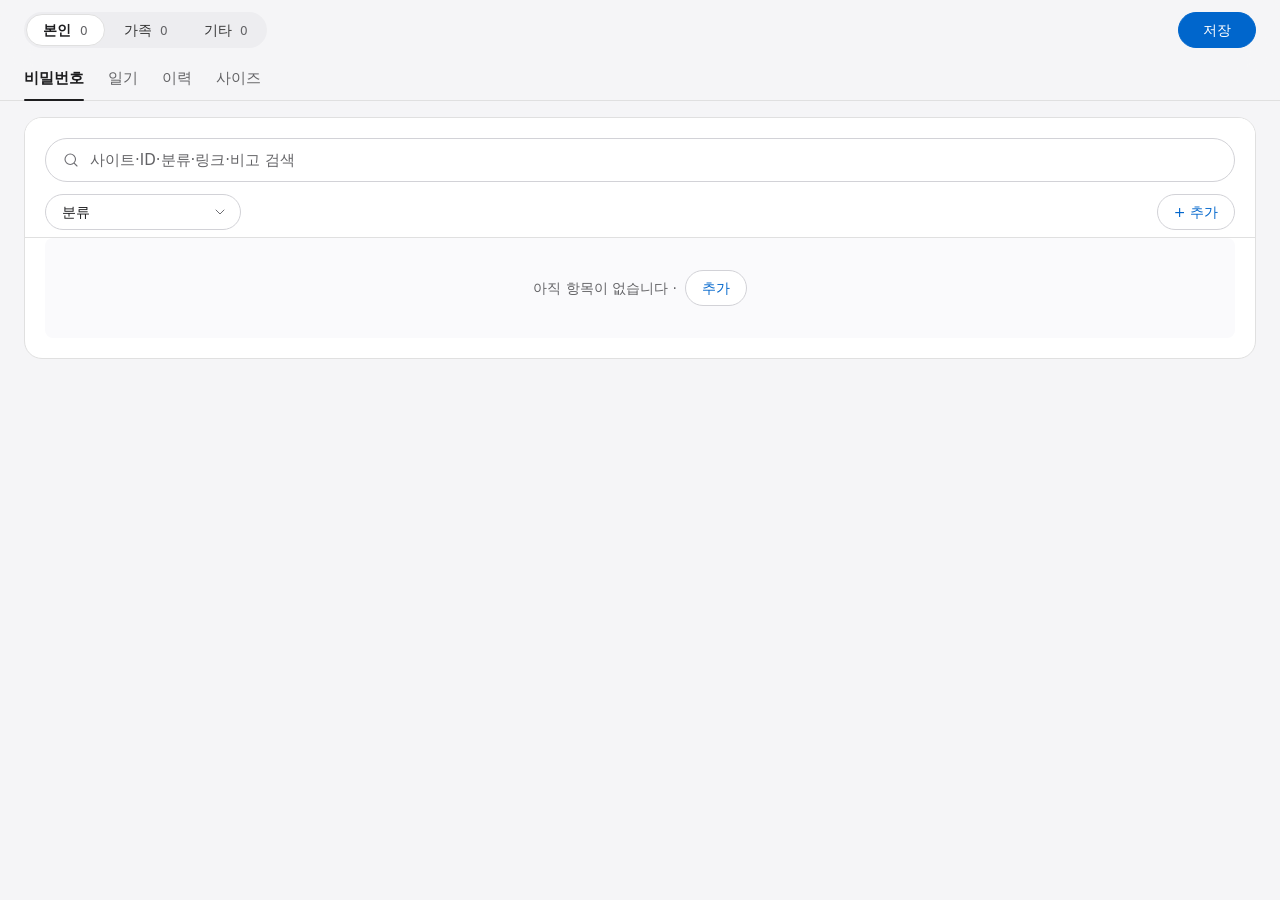
==== commit 36dc5538: "EDIT 400 breakpoints" ====
--- a/src/template.html
+++ b/src/template.html
@@ -47,7 +47,7 @@
  </div>
  <div role="tabpanel" id="panel-passwords" aria-labelledby="tab-passwords">
   <section class="section" aria-label="비밀번호 목록">
-   <input id="pwSearch" class="list-search" type="search" aria-label="검색" placeholder="사이트·분류·링크·비고 검색" autocomplete="off">
+   <input id="pwSearch" class="list-search" type="search" aria-label="검색" placeholder="사이트·ID·분류·링크·비고 검색" autocomplete="off">
    <p id="passwordAddStatus" class="password-add-status" role="status" hidden></p>
    <div data-table="passwordsSelf" aria-label="본인 비밀번호"></div>
    <div data-table="passwordsFamily" aria-label="가족 비밀번호"></div>
--- a/src/template.css
+++ b/src/template.css
@@ -11,7 +11,8 @@
    - 굵기는 400/600만. 17px 이상 제목은 자간을 좁힌다. 작은 글자에는 음수 자간을 쓰지 않는다.
    - 간격은 4px 단위.
    - 시그니처: 복사할 값(ID·PW)은 고정폭 글꼴(시스템 글꼴, 외부 요청 없음).
-   PC(기본)와 모바일(≤640px)은 같은 토큰 이름에 다른 값을 넣어 이원화한다. */
+   PC(기본)와 모바일(≤640px)은 같은 토큰 이름에 다른 값을 넣어 이원화한다.
+   작은 휴대폰(≤400px)은 파일 끝에서 모바일 규칙 위에 폭을 되찾는 조정만 더한다. */
 :root{
  /* 색: 중립 단계 하나 + 강조 하나 + 의미색 */
  --bg:#f5f5f7;--surface:#fff;--surface-2:#fafafc;--sunken:#ededf0;
@@ -383,3 +384,32 @@
 .size-dimension-label{font-size:22px;fill:var(--muted)}
 .size-dimension-value{font-size:24px;font-weight:600;fill:var(--ink);font-variant-numeric:tabular-nums}
 @media(max-width:900px){.size-layout.is-detail{grid-template-columns:minmax(0,1fr)}}
+
+/* ── 작은 휴대폰(≤400px): 모바일 규칙에 더해 내용 폭을 되찾는다 ──
+   카드는 DESIGN.md의 타일처럼 화면 끝까지 붙이고(모서리·좌우 테두리 없음),
+   이력·일기 요약은 두 줄로, 비밀번호 목록은 PW 칸을 넓힌다. */
+@media (max-width:400px){
+ .section{margin-left:calc(-1 * var(--page-pad));margin-right:calc(-1 * var(--page-pad));border-radius:0;border-left:0;border-right:0;padding-left:var(--page-pad);padding-right:var(--page-pad)}
+ .section-head::before{left:calc(-1 * var(--page-pad));right:calc(-1 * var(--page-pad));border-radius:0}
+ .segmented button{padding:0 var(--sp-2)}
+ [role=tab]{font-size:var(--fs-sm)}
+
+ /* 이력·일기: 1줄 날짜 · 이름, 2줄 내용(최대 두 줄). 펼침 표시는 오른쪽 두 줄 높이 */
+ .history-summary{grid-template-columns:minmax(0,1fr) auto 24px;grid-template-rows:auto auto;gap:2px var(--sp-2);padding:var(--sp-2) 0 var(--sp-2) var(--sp-1)}
+ .history-date{grid-column:1;grid-row:1}
+ .history-name{grid-column:2;grid-row:1;max-width:8em;font-size:var(--fs-sm);text-align:right}
+ .history-content{grid-column:1/3;grid-row:2;display:-webkit-box;-webkit-box-orient:vertical;-webkit-line-clamp:2;white-space:normal;overflow-wrap:anywhere}
+ .history-marker{grid-column:3;grid-row:1/3}
+ .history-fields{padding:var(--sp-3) var(--sp-1) var(--sp-4)}
+
+ /* 비밀번호: 펼침 칸을 좁히고 PW 쪽에 폭을 더 준다. 복사 버튼은 글자 폭만 */
+ .password-overview{grid-template-columns:minmax(0,.85fr) minmax(0,1.15fr) 24px;gap:var(--sp-1)}
+ .password-overview .password-label,.password-value{padding:0 var(--sp-1)}
+ .password-overview .copyable button{padding:0 var(--sp-2)}
+ .password-details{padding:var(--sp-3) var(--sp-1) var(--sp-4)}
+
+ /* 사이즈: 단위·기본 열을 줄여 측정값 칸을 넓힌다 */
+ .size-illustration{margin-left:calc(-1 * var(--sp-1));margin-right:calc(-1 * var(--sp-1))}
+ .size-measurement,.size-measurement-headings{grid-template-columns:minmax(0,1.3fr) minmax(0,1fr) 32px 32px}
+ .size-category-buttons button{padding:0 var(--sp-1);font-size:var(--fs-xs)}
+}
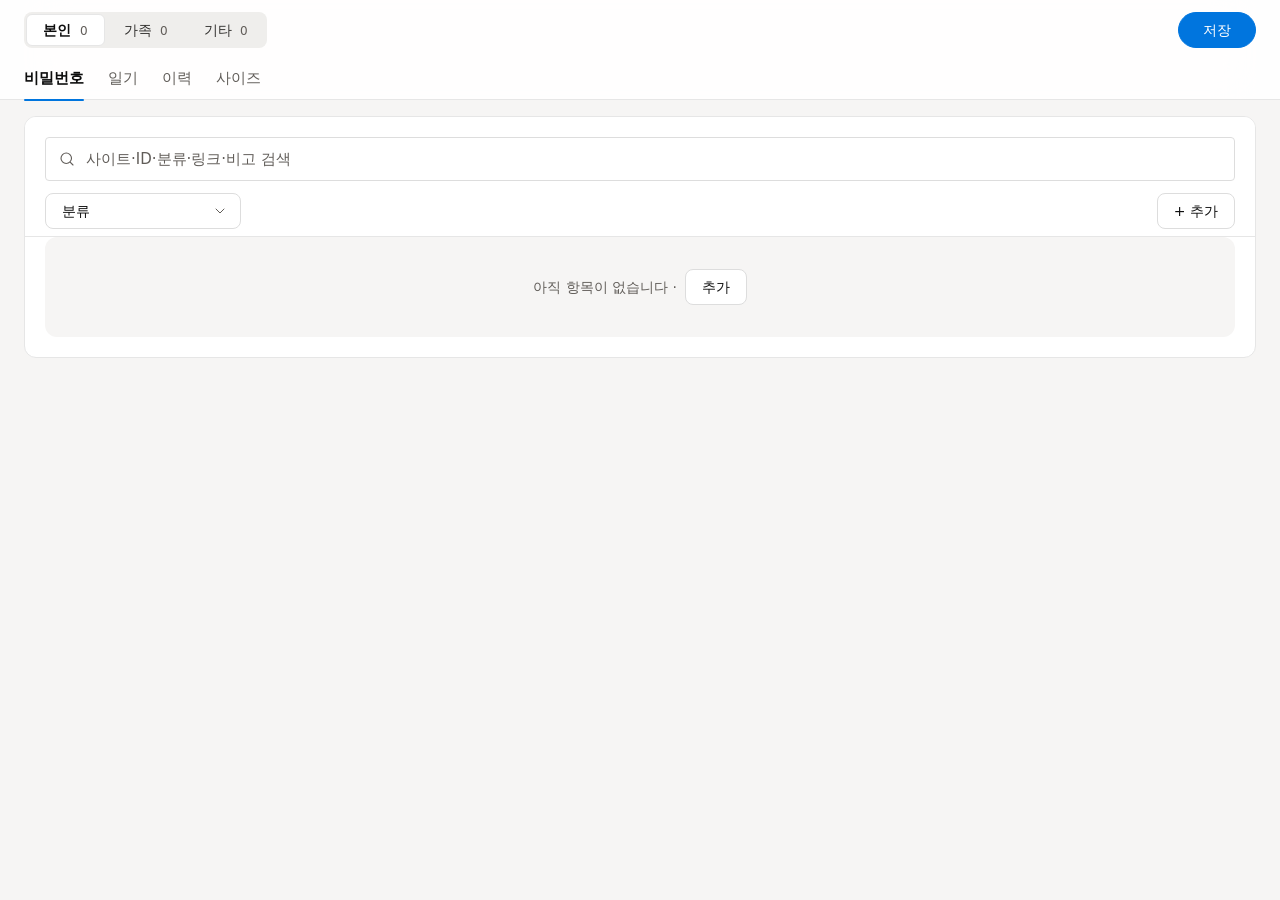
==== commit 7bf0530a: "EDIT diary" ====
--- a/src/template.html
+++ b/src/template.html
@@ -3,6 +3,7 @@
 <head>
 <meta charset="utf-8">
 <meta name="viewport" content="width=device-width,initial-scale=1">
+<meta name="format-detection" content="telephone=no,email=no,address=no,date=no">
 <title>개인정보</title>
 <link rel="stylesheet" href="template.css">
 </head>
@@ -33,14 +34,14 @@
  <div role="tabpanel" id="panel-sizes" aria-labelledby="tab-sizes"></div>
  <div role="tabpanel" id="panel-diary" aria-labelledby="tab-diary">
   <section class="section" aria-label="일기">
-   <input id="diarySearch" class="list-search" type="search" aria-label="일기 검색" placeholder="제목·이름·내용 검색" autocomplete="off">
+   <input id="diarySearch" class="list-search" type="search" aria-label="일기 검색" placeholder="제목·이름·비고·내용 검색" autocomplete="off">
    <p id="diaryAddStatus" class="password-add-status" role="status" hidden></p>
    <div data-table="diary"></div>
   </section>
  </div>
  <div role="tabpanel" id="panel-history" aria-labelledby="tab-history">
   <section class="section" aria-label="이력">
-   <input id="historySearch" class="list-search" type="search" aria-label="이력 검색" placeholder="날짜·내용·이름·비고·거주지 검색" autocomplete="off">
+   <input id="historySearch" class="list-search" type="search" aria-label="이력 검색" placeholder="날짜·제목·내용·비고 검색" autocomplete="off">
    <p id="historyAddStatus" class="password-add-status" role="status" hidden></p>
    <div data-table="history"></div>
   </section>
@@ -57,6 +58,7 @@
 </main>
 <script id="vault-pure" src="pure.js"></script>
 <script src="modal.js"></script>
+<script src="size-face.js"></script>
 <script src="sizes.js"></script>
 <script src="app.js"></script>
 </body>
--- a/src/template.css
+++ b/src/template.css
@@ -3,43 +3,47 @@
 [hidden]{display:none!important}
 
 /* ── 디자인 토큰 ─────────────────────────────────────────
-   DESIGN.md(Apple 계열)를 데이터 화면에 맞게 옮겼다.
-   - 강조색은 Action Blue 하나(--brand). 누를 수 있는 것·선택된 것만 파랗다.
-     바탕을 파랗게 칠하지 않는다(펼친 행·행 머리도 중립 단계).
-   - 카드·버튼·글자에 그림자 없음. 구분은 바탕색(parchment ↔ white)과 1px hairline으로.
-   - 모서리 문법: 칸/작은 버튼 8px · 카드 18px · 주 버튼/검색/필터/세그먼트 pill. 그 사이 값은 쓰지 않는다.
-   - 굵기는 400/600만. 17px 이상 제목은 자간을 좁힌다. 작은 글자에는 음수 자간을 쓰지 않는다.
-   - 간격은 4px 단위.
-   - 시그니처: 복사할 값(ID·PW)은 고정폭 글꼴(시스템 글꼴, 외부 요청 없음).
+   기준 문서: notion/DESIGN.md(Notion 분석)와 그 끝의 "개인정보 금고 적용" 절.
+   - 바탕은 따뜻한 종이색(--bg #f6f5f4), 카드·입력칸은 흰색. 구분은 hairline으로.
+   - 구조 강조색은 Notion Blue 하나(--brand). 주 동작·선택·포커스에만 쓰고 바탕에 깔지 않는다.
+   - 스티커 색(--sticker-*)은 장식 전용: 분류 점과 사이즈 그림에만. 버튼·바탕·테두리에는 쓰지 않는다.
+   - 모서리: 입력칸·목록 행·값 칸 4 · 버튼 8 · 카드 12 · 대화상자 16 · 주 버튼(저장·열기) pill.
+   - 그림자: 카드에는 없음. 떠 있는 대화상자만 --shadow-2.
+   - 굵기 400/500/600: 본문 400 · 버튼·행 머리 500 · 제목·선택 600.
+   - 간격은 4px 단위. 작은 글자에는 음수 자간을 쓰지 않는다.
+   - 시그니처: 복사할 값(ID·PW)은 고정폭 글꼴 + 값 칸.
    PC(기본)와 모바일(≤640px)은 같은 토큰 이름에 다른 값을 넣어 이원화한다.
    작은 휴대폰(≤400px)은 파일 끝에서 모바일 규칙 위에 폭을 되찾는 조정만 더한다. */
 :root{
- /* 색: 중립 단계 하나 + 강조 하나 + 의미색 */
- --bg:#f5f5f7;--surface:#fff;--surface-2:#fafafc;--sunken:#ededf0;
- --ink:#1d1d1f;--ink-2:#333;--muted:#636366;
- --line:#e0e0e0;--line-2:#d2d2d7;--line-soft:#f0f0f0;
- --brand:#0066cc;--brand-hover:#0058b0;--brand-ink:#fff;--brand-soft:#e8f1fb;
- --focus-ring:#0071e3;
- --danger:#c4291c;--danger-soft:#fdeeec;--success:#247a3b;
- --frost:rgba(245,245,247,.8);
- --font:'SF Pro Text',system-ui,-apple-system,BlinkMacSystemFont,'Apple SD Gothic Neo','Pretendard','Noto Sans KR','Segoe UI',sans-serif;
- --font-display:'SF Pro Display',system-ui,-apple-system,BlinkMacSystemFont,'Apple SD Gothic Neo','Pretendard','Noto Sans KR',sans-serif;
+ /* 색: 따뜻한 중립 단계 + 강조 하나 + 의미색 */
+ --bg:#f6f5f4;--surface:#fff;--surface-2:#fbfaf9;--sunken:#efeeec;
+ --ink:rgba(0,0,0,.95);--ink-2:#31302e;--muted:#615d59;
+ --line:#e6e6e6;--line-2:#dddddd;--line-soft:#efefef;
+ --brand:#0075de;--brand-hover:#005bab;--brand-ink:#fff;--brand-soft:#e6f1fc;
+ --focus-ring:#0075de;
+ --danger:#c4321f;--danger-soft:#fdeeec;--success:#1a7f37;
+ /* 스티커(장식 전용) */
+ --sticker-sky:#62aef0;--sticker-purple:#d6b6f6;--sticker-pink:#ff64c8;--sticker-orange:#dd5b00;--sticker-teal:#2a9d99;--sticker-green:#1aae39;--sticker-brown:#523410;
+ --frost:rgba(255,255,255,.9);
+ --shadow-2:0 0 0 1px rgba(0,0,0,.04),0 3px 6px rgba(0,0,0,.02),0 9px 24px rgba(0,0,0,.04),0 23px 52px rgba(0,0,0,.05);
+ --font:'Inter','NotionInter',-apple-system,BlinkMacSystemFont,system-ui,'Apple SD Gothic Neo','Pretendard','Noto Sans KR','Segoe UI',Helvetica,Arial,sans-serif;
+ --font-display:var(--font);
  --font-mono:ui-monospace,'SF Mono',SFMono-Regular,Menlo,Consolas,monospace;
- --track-tight:-.022em;
- --chevron:url("data:image/svg+xml,%3Csvg xmlns='http://www.w3.org/2000/svg' viewBox='0 0 24 24' fill='none' stroke='%236e6e73' stroke-width='1.5' stroke-linecap='round' stroke-linejoin='round'%3E%3Cpath d='m6 9 6 6 6-6'/%3E%3C/svg%3E");
-
- /* 글자 크기: xs 라벨/보조 · sm 버튼/머리글(caption) · md 본문/입력 · lg 카드 제목(tagline) · xl 브랜드 */
- --fs-xs:12px;--fs-sm:14px;--fs-md:15px;--fs-lg:21px;--fs-xl:24px;
- --lh:1.47;
+ --track-tight:-.011em;
+ --chevron:url("data:image/svg+xml,%3Csvg xmlns='http://www.w3.org/2000/svg' viewBox='0 0 24 24' fill='none' stroke='%23615d59' stroke-width='1.5' stroke-linecap='round' stroke-linejoin='round'%3E%3Cpath d='m6 9 6 6 6-6'/%3E%3C/svg%3E");
+
+ /* 글자 크기: xs 라벨/보조(eyebrow) · sm 버튼/캡션 · md 본문(body-sm) · lg 카드 제목(heading-3) */
+ --fs-xs:12px;--fs-sm:14px;--fs-md:15px;--fs-lg:22px;
+ --lh:1.5;
 
  /* 간격(4px 단위) */
  --sp-1:4px;--sp-2:8px;--sp-3:12px;--sp-4:16px;--sp-5:20px;--sp-6:24px;--sp-8:32px;
 
- /* 컨트롤 높이: 주 컨트롤(탭·검색·저장) · 보조 버튼 · 입력칸 · 칸 안 작은 버튼 */
+ /* 컨트롤 높이: 주 컨트롤(탭·검색) · 버튼 · 입력칸 · 칸 안 작은 버튼 */
  --h-control:44px;--h-button:36px;--h-input:40px;--h-mini:28px;
 
  /* 모서리 */
- --r-card:18px;--r-ctl:8px;--r-input:8px;--r-pill:999px;
+ --r-card:12px;--r-dialog:16px;--r-ctl:8px;--r-input:4px;--r-row:4px;--r-pill:999px;
 
  /* 레이아웃 */
  --page-w:1440px;--page-pad:var(--sp-6);--card-pad:var(--sp-5);--card-gap:var(--sp-4);
@@ -49,7 +53,7 @@
 
 @media (max-width:640px){
  :root{
-  --fs-xs:12px;--fs-sm:13px;--fs-md:15px;--fs-lg:19px;--fs-xl:21px;
+  --fs-xs:12px;--fs-sm:13px;--fs-md:15px;--fs-lg:20px;
   --lh:1.4;
   --h-control:40px;--h-button:40px;--h-input:40px;--h-mini:28px;
   --page-pad:var(--sp-3);--card-pad:var(--sp-3);--card-gap:var(--sp-3);
@@ -59,22 +63,25 @@
 
 /* ── 기본 ── */
 html{-webkit-text-size-adjust:100%}
-body{margin:0;background:var(--bg);color:var(--ink);font:var(--fs-md)/var(--lh) var(--font);-webkit-font-smoothing:antialiased}
+body{margin:0;background:var(--bg);color:var(--ink);font:var(--fs-md)/var(--lh) var(--font);font-feature-settings:'lnum','locl';-webkit-font-smoothing:antialiased}
 h1,h2,h3{font-family:var(--font-display);font-weight:600;letter-spacing:var(--track-tight)}
 button,input,select,textarea{font:inherit;color:inherit;letter-spacing:inherit}
 ::selection{background:var(--brand-soft)}
 ::placeholder{color:var(--muted);opacity:1}
+/* iOS가 이메일·전화번호를 자동으로 링크로 바꾸지 않게 한다(template.html의 format-detection).
+   그래도 생긴 링크는 글자처럼 보이고 누르면 행 펼침으로 넘어간다. */
+a[x-apple-data-detectors],a[href^="mailto:"],a[href^="tel:"]{color:inherit!important;text-decoration:none!important;font:inherit!important;pointer-events:none}
 main{max-width:var(--page-w);margin:0 auto;padding:0 var(--page-pad) 64px}
 /* iOS는 16px 미만 입력칸에 포커스하면 화면을 확대한다 */
 @media (max-width:640px){input,select,textarea{font-size:16px!important}}
 
 /* ── 버튼 ──
-   보조: 흰 바탕 pill + 파란 글자 · 주: 파란 pill · 위험: 붉은 글자. 누르면 scale(.95). */
-button{min-height:var(--h-button);padding:0 var(--sp-4);border:1px solid var(--line-2);background:var(--surface);color:var(--brand);border-radius:var(--r-pill);cursor:pointer;white-space:nowrap;font-size:var(--fs-sm);font-weight:400;transition:background-color .15s ease,border-color .15s ease,color .15s ease,transform .1s ease}
-button:hover{border-color:var(--brand)}
+   보조(utility): 흰 바탕 · 잉크 글자 · 8px · hairline · 500. 주: 파란 pill 하나. 위험: 붉은 글자. 누르면 scale(.95). */
+button{min-height:var(--h-button);padding:0 var(--sp-4);border:1px solid var(--line-2);background:var(--surface);color:var(--ink);border-radius:var(--r-ctl);cursor:pointer;white-space:nowrap;font-size:var(--fs-sm);font-weight:500;transition:background-color .15s ease,border-color .15s ease,color .15s ease,transform .1s ease}
+button:hover{background:var(--surface-2);border-color:#cfcfcf}
 button:active:not(:disabled){transform:scale(.95)}
 button:focus-visible,input:focus-visible,select:focus-visible,textarea:focus-visible,summary:focus-visible{outline:2px solid var(--focus-ring);outline-offset:2px}
-button.primary{background:var(--brand);border-color:var(--brand);color:var(--brand-ink)}
+button.primary{background:var(--brand);border-color:var(--brand);color:var(--brand-ink);border-radius:var(--r-pill)}
 button.primary:hover{background:var(--brand-hover);border-color:var(--brand-hover)}
 button.danger{border-color:transparent;background:var(--danger-soft);color:var(--danger)}
 button.danger:hover{border-color:var(--danger)}
@@ -82,8 +89,8 @@
 
 /* ── 추가 대화상자: 목록의 필터와 위치를 유지한다 ── */
 body:has(.password-add-dialog[open]){overflow:hidden}
-.password-add-dialog{width:min(680px,calc(100% - 32px));max-height:calc(100dvh - 32px);margin:auto;padding:var(--sp-6);border:1px solid var(--line);border-radius:var(--r-card);background:var(--surface);color:var(--ink);overflow:auto;overscroll-behavior:contain}
-.password-add-dialog::backdrop{background:rgba(29,29,31,.32)}
+.password-add-dialog{width:min(680px,calc(100% - 32px));max-height:calc(100dvh - 32px);margin:auto;padding:var(--sp-6);border:0;border-radius:var(--r-dialog);background:var(--surface);color:var(--ink);box-shadow:var(--shadow-2);overflow:auto;overscroll-behavior:contain}
+.password-add-dialog::backdrop{background:rgba(15,15,15,.3)}
 .password-add-dialog h2{margin:0 0 var(--sp-1);font-size:var(--fs-lg);line-height:1.19}
 .password-add-dialog p,.password-add-status{margin:0 0 var(--sp-3);font-size:var(--fs-sm);color:var(--muted)}
 .password-add-fields{display:grid;grid-template-columns:repeat(2,minmax(0,1fr));gap:var(--sp-4) var(--sp-3);margin-top:var(--sp-5)}
@@ -97,9 +104,11 @@
  .password-add-actions{bottom:calc(-1 * var(--sp-4));padding-bottom:var(--sp-4)}
 }
 
-/* ── 머리: 상단 바(본인/가족/기타 · 저장) + 메뉴 탭. 반투명 parchment로 고정 ── */
+/* ── 머리: 상단 바(본인/가족/기타 · 저장) + 메뉴 탭. 흰 nav-bar(살짝 비침)로 고정 ── */
 html{scroll-padding-top:var(--sticky-stack-height,0px)}
-.app-header{position:sticky;top:0;z-index:30;display:flow-root;margin:0 calc(-1 * var(--page-pad)) var(--sp-4);padding:0 var(--page-pad);background:var(--frost);-webkit-backdrop-filter:saturate(180%) blur(20px);backdrop-filter:saturate(180%) blur(20px);border-bottom:1px solid var(--line)}
+/* 흰 바는 화면 양끝까지(border-image outset은 가로 스크롤을 만들지 않는다), 안의 내용은 카드 가장자리에 맞춘다.
+   아래 hairline도 같은 띠에 그려 화면 끝까지 이어진다. */
+.app-header{position:sticky;top:0;z-index:30;display:flow-root;margin:0 0 var(--sp-4);padding:0;border-image:linear-gradient(to bottom,var(--frost) calc(100% - 1px),var(--line) 0) fill 0 / 0 / 0 100vw;-webkit-backdrop-filter:saturate(180%) blur(20px);backdrop-filter:saturate(180%) blur(20px)}
 .top{display:grid;grid-template-columns:auto minmax(0,1fr) auto;align-items:center;gap:var(--sp-4);padding:var(--sp-3) 0 var(--sp-2)}
 .top .segmented{grid-column:1;grid-row:1}
 .save-meta{grid-column:2;grid-row:1;display:flex;align-items:center;flex-wrap:wrap;gap:var(--sp-2);min-width:0}
@@ -113,21 +122,21 @@
 #saveStatus[data-result=error]{color:var(--danger)}
 
 /* 본인/가족/기타: 세그먼트(상위 범위) */
-.segmented{display:inline-flex;gap:2px;padding:2px;background:var(--sunken);border-radius:var(--r-pill)}
-.segmented button{min-height:32px;min-width:5.5em;padding:0 var(--sp-4);border:1px solid transparent;border-radius:var(--r-pill);background:none;color:var(--ink-2);font-size:var(--fs-sm)}
-.segmented button:hover{border-color:transparent;color:var(--ink)}
+.segmented{display:inline-flex;gap:2px;padding:2px;background:var(--sunken);border-radius:var(--r-ctl)}
+.segmented button{min-height:32px;min-width:5.5em;padding:0 var(--sp-4);border:1px solid transparent;border-radius:6px;background:none;color:var(--ink-2);font-size:var(--fs-sm);font-weight:400}
+.segmented button:hover{border-color:transparent;background:none;color:var(--ink)}
 .segmented button[aria-pressed=true]{background:var(--surface);border-color:var(--line);color:var(--ink);font-weight:600}
 .segmented .count{margin-left:var(--sp-1);color:var(--muted);font-size:var(--fs-xs);font-weight:400;font-variant-numeric:tabular-nums}
 
-/* 비밀번호/일기/이력/사이즈: 글자 탭(하위 메뉴). 선택은 잉크색 600 + 2px 밑줄 */
+/* 비밀번호/일기/이력/사이즈: 글자 탭(하위 메뉴). 선택은 잉크색 600 + 2px 파란 밑줄 */
 .tab-bar{display:flex;align-items:flex-end;gap:var(--sp-2)}
 [role=tablist]{display:flex;gap:var(--sp-6);margin:0}
 [role=tab]{position:relative;min-height:var(--h-control);padding:0;border:0;border-radius:0;background:none;color:var(--muted);font-size:var(--fs-md);font-weight:400}
 [role=tab]::after{content:'';position:absolute;left:0;right:0;bottom:-1px;height:2px;border-radius:2px;background:transparent;transition:background-color .15s ease}
-[role=tab]:hover{color:var(--ink)}
+[role=tab]:hover{background:none;color:var(--ink)}
 [role=tab]:active:not(:disabled){transform:none}
 [role=tab][aria-selected=true]{color:var(--ink);font-weight:600}
-[role=tab][aria-selected=true]::after{background:var(--ink)}
+[role=tab][aria-selected=true]::after{background:var(--brand)}
 [role=tab]:focus-visible{outline-offset:-2px;border-radius:var(--r-ctl)}
 
 /* ── 카드 ── */
@@ -135,11 +144,11 @@
 .section-head{display:flex;align-items:center;justify-content:flex-end;gap:var(--sp-2);margin-bottom:var(--sp-3)}
 .section-head h2{font-size:var(--fs-lg);line-height:1.19;margin:0;margin-right:auto;flex-shrink:0}
 .section-head .category-filter{margin-right:auto}
-.category-filter{min-width:0;max-width:14em;flex:0 1 14em;min-height:var(--h-button);padding:0 32px 0 var(--sp-4);border:1px solid var(--line-2);border-radius:var(--r-pill);background:var(--surface) var(--chevron) right 12px center/16px no-repeat;-webkit-appearance:none;appearance:none;color:var(--ink);font-size:var(--fs-sm);cursor:pointer}
+.category-filter{min-width:0;max-width:14em;flex:0 1 14em;min-height:var(--h-button);padding:0 32px 0 var(--sp-4);border:1px solid var(--line-2);border-radius:var(--r-ctl);background:var(--surface) var(--chevron) right 12px center/16px no-repeat;-webkit-appearance:none;appearance:none;color:var(--ink);font-size:var(--fs-sm);cursor:pointer}
 .category-filter:hover{border-color:var(--muted)}
 
-/* ── 검색: pill, 44px ── */
-.list-search{display:block;width:100%;min-height:var(--h-control);margin-bottom:var(--sp-3);padding:0 var(--sp-5) 0 44px;border:1px solid var(--line-2);border-radius:var(--r-pill);background:var(--surface) url("data:image/svg+xml,%3Csvg xmlns='http://www.w3.org/2000/svg' viewBox='0 0 24 24' fill='none' stroke='%236e6e73' stroke-width='1.5' stroke-linecap='round'%3E%3Ccircle cx='11' cy='11' r='7'/%3E%3Cpath d='m20 20-3.5-3.5'/%3E%3C/svg%3E") 16px center/18px no-repeat;font-size:var(--fs-md)}
+/* ── 검색: 입력칸 문법(4px), 44px ── */
+.list-search{display:block;width:100%;min-height:var(--h-control);margin-bottom:var(--sp-3);padding:0 var(--sp-4) 0 40px;border:1px solid var(--line-2);border-radius:var(--r-input);background:var(--surface) url("data:image/svg+xml,%3Csvg xmlns='http://www.w3.org/2000/svg' viewBox='0 0 24 24' fill='none' stroke='%23615d59' stroke-width='1.5' stroke-linecap='round'%3E%3Ccircle cx='11' cy='11' r='7'/%3E%3Cpath d='m20 20-3.5-3.5'/%3E%3C/svg%3E") 12px center/18px no-repeat;font-size:var(--fs-md)}
 .list-search:hover{border-color:var(--muted)}
 .list-search:focus{outline:2px solid var(--focus-ring);outline-offset:0;border-color:transparent}
 
@@ -167,10 +176,10 @@
 td.row-actions button{border-color:transparent;background:transparent;color:var(--muted)}
 td.row-actions button:hover{background:var(--sunken);border-color:transparent;color:var(--ink)}
 td.row-actions button.danger{background:var(--danger-soft);color:var(--danger)}
-.empty{color:var(--muted);padding:var(--sp-8) var(--sp-4);display:flex;align-items:center;justify-content:center;gap:var(--sp-2);flex-wrap:wrap;border-radius:var(--r-ctl);background:var(--surface-2);font-size:var(--fs-sm)}
-
-/* 행 머리: 각 행의 첫 칸은 600 잉크로만 강조한다(바탕색 없음) */
-.section:not([data-table^=passwords]) tbody td:first-child input,.section:not([data-table^=passwords]) tbody td:first-child select{font-weight:600;color:var(--ink)}
+.empty{color:var(--muted);padding:var(--sp-8) var(--sp-4);display:flex;align-items:center;justify-content:center;gap:var(--sp-2);flex-wrap:wrap;border-radius:var(--r-card);background:var(--bg);font-size:var(--fs-sm)}
+
+/* 행 머리: 각 행의 첫 칸은 500 잉크로만 강조한다(바탕색 없음) */
+.section:not([data-table^=passwords]) tbody td:first-child input,.section:not([data-table^=passwords]) tbody td:first-child select{font-weight:500;color:var(--ink)}
 .section:not([data-table^=passwords]) tbody td:first-child input::placeholder{font-weight:400}
 
 /* ── 합계 · D-day ── */
@@ -240,14 +249,14 @@
 .history-list{border-top:1px solid var(--line)}
 .history-item{border-bottom:1px solid var(--line)}
 .history-item:last-child{border-bottom:0}
-.history-summary{display:grid;grid-template-columns:clamp(112px,16%,208px) minmax(0,1fr) clamp(64px,12%,160px) 40px;align-items:center;gap:var(--sp-3);min-height:var(--h-control);padding:0 0 0 var(--sp-3);border-radius:var(--r-ctl);cursor:pointer;list-style:none;transition:background-color .15s ease}
+.history-summary{display:grid;grid-template-columns:clamp(112px,16%,208px) minmax(0,1fr) clamp(64px,12%,160px) 40px;align-items:center;gap:var(--sp-3);min-height:var(--h-control);padding:0 0 0 var(--sp-3);border-radius:var(--r-row);cursor:pointer;list-style:none;transition:background-color .15s ease}
 .history-summary::-webkit-details-marker{display:none}
 .history-summary:hover{background:var(--surface-2)}
-.history-date{font-variant-numeric:tabular-nums;font-weight:600;overflow-wrap:anywhere}
+.history-date{font-variant-numeric:tabular-nums;font-weight:500;overflow-wrap:anywhere}
 .history-content{overflow:hidden;text-overflow:ellipsis;white-space:nowrap}
 .history-name{color:var(--muted);overflow:hidden;text-overflow:ellipsis;white-space:nowrap}
-.history-item[open] .history-summary{background:var(--surface-2);border-radius:var(--r-ctl) var(--r-ctl) 0 0}
-.history-fields{display:grid;grid-template-columns:repeat(2,minmax(0,1fr));gap:var(--sp-4) var(--sp-3);padding:var(--sp-4) var(--sp-3) var(--sp-5);background:var(--surface-2);border-radius:0 0 var(--r-ctl) var(--r-ctl);margin-bottom:var(--sp-2)}
+.history-item[open] .history-summary{background:var(--surface-2);border-radius:var(--r-row) var(--r-row) 0 0}
+.history-fields{display:grid;grid-template-columns:repeat(2,minmax(0,1fr));gap:var(--sp-4) var(--sp-3);padding:var(--sp-4) var(--sp-3) var(--sp-5);background:var(--surface-2);border-radius:0 0 var(--r-row) var(--r-row);margin-bottom:var(--sp-2)}
 .history-field{display:grid;align-content:start;gap:var(--sp-1);min-width:0}
 .history-field[data-field=content]{grid-column:1/-1}
 .history-label{font-size:var(--fs-xs);color:var(--muted)}
@@ -271,18 +280,23 @@
 .password-headings>span{padding:0 var(--sp-2)}
 .password-item{border-bottom:1px solid var(--line)}
 .password-item:last-child{border-bottom:0}
-.password-overview{min-height:var(--h-control);padding:var(--sp-1) 0;border-radius:var(--r-ctl);cursor:pointer;list-style:none;transition:background-color .15s ease}
+.password-overview{min-height:var(--h-control);padding:var(--sp-1) 0;border-radius:var(--r-row);cursor:pointer;list-style:none;transition:background-color .15s ease}
 .password-overview::-webkit-details-marker{display:none}
 .password-overview:hover{background:var(--surface-2)}
-.password-item[open]>.password-overview{background:var(--surface-2);border-radius:var(--r-ctl) var(--r-ctl) 0 0}
+.password-item[open]>.password-overview{background:var(--surface-2);border-radius:var(--r-row) var(--r-row) 0 0}
 .password-field{min-width:0}
 .password-value{display:block;min-width:0;padding:var(--sp-1) var(--sp-2);overflow:hidden;text-overflow:ellipsis;white-space:nowrap}
 .password-overview .copyable>.password-value{flex:1}
-/* 시그니처: 복사할 값은 고정폭 */
+/* 목록 값은 생성 글자로 그린다(app.js): Android가 이메일 형식 ID를 메일 링크로 바꾸지 못하게 */
+.password-value[data-text]::before{content:attr(data-text)}
+/* 시그니처: 복사할 값(ID·PW)은 고정폭 글꼴 + 값 칸(종이색 바탕, 4px, 높이 32).
+   라벨은 맨 글자, 값은 칸 안 — 모양만으로 라벨과 값이 갈린다. */
 .password-overview [data-field=loginId] .password-value,.password-overview [data-field=password] .password-value,.password-details [data-field=loginId] input,.password-details [data-field=password] input{font-family:var(--font-mono);font-size:.93em;font-variant-numeric:tabular-nums}
-/* 분류: 중립 칩 + 분류마다 정해진 작은 색 점 하나 */
-.password-overview [data-field=category] .password-value{display:flex;align-items:center;gap:var(--sp-2);font-weight:600}
-.password-overview [data-field=category] .password-value::before{content:'';flex:none;width:8px;height:8px;border-radius:50%;background:var(--category-dot,var(--line-2))}
+.password-overview [data-field=loginId] .password-value,.password-overview [data-field=password] .password-value{height:32px;padding:0 var(--sp-2);line-height:32px;border-radius:var(--r-row);background:var(--bg);color:var(--ink)}
+.password-overview:hover [data-field=loginId] .password-value,.password-overview:hover [data-field=password] .password-value,.password-item[open]>.password-overview [data-field=loginId] .password-value,.password-item[open]>.password-overview [data-field=password] .password-value{background:var(--sunken)}
+/* 분류: 잉크 500 글자 + 분류마다 정해진 스티커 색 점 하나(app.js categoryDot) */
+.password-overview [data-field=category] .password-value{display:flex;align-items:center;gap:var(--sp-2);font-weight:500}
+.password-overview [data-field=category] .password-value::before{content:'';flex:none;width:8px;height:8px;border-radius:50%;background:var(--category-dot,var(--line-2));box-shadow:inset 0 0 0 1px rgba(0,0,0,.2)}
 .password-label{display:block;margin-bottom:var(--sp-1);font-size:var(--fs-xs);color:var(--muted)}
 .password-overview .password-label{display:none}
 .password-field input,.password-field textarea{display:block;width:100%;min-width:0;min-height:var(--h-input);padding:var(--sp-2) var(--sp-3);border:1px solid var(--line-2);border-radius:var(--r-input);background:var(--surface);text-overflow:ellipsis}
@@ -291,12 +305,15 @@
 .password-field .copyable{position:relative}
 .password-field .copied{position:absolute;right:0;top:100%;z-index:1;padding:0 var(--sp-1);background:var(--surface)}
 .password-overview .copied{background:var(--surface-2)}
-.password-details{display:grid;grid-template-columns:repeat(2,minmax(0,1fr));gap:var(--sp-4) var(--sp-3);padding:var(--sp-4) var(--sp-3) var(--sp-5);background:var(--surface-2);border-radius:0 0 var(--r-ctl) var(--r-ctl);margin-bottom:var(--sp-2)}
+.password-details{display:grid;grid-template-columns:repeat(2,minmax(0,1fr));gap:var(--sp-4) var(--sp-3);padding:var(--sp-4) var(--sp-3) var(--sp-5);background:var(--surface-2);border-radius:0 0 var(--r-row) var(--r-row);margin-bottom:var(--sp-2)}
 .password-details .password-field[data-field=link]{grid-column:1/-1}
 @media(max-width:640px){
  .password-headings{display:none}
- .password-overview{grid-template-columns:minmax(0,1fr) minmax(0,1fr) 32px;gap:var(--sp-1) var(--sp-2);padding:var(--sp-2) 0}
- .password-overview .password-label{display:block;margin:0 0 2px;padding:0 var(--sp-2)}
+ /* 라벨은 자기 값에 붙이고(2px), 라벨·값 묶음 사이는 12px로 띄운다 */
+ /* ID 열을 넓히고(1.35 : 1), ID·PW 값은 12px 고정폭으로 줄여 더 많은 글자를 보인다 */
+ .password-overview{grid-template-columns:minmax(0,1.35fr) minmax(0,1fr) 32px;gap:var(--sp-3) var(--sp-2);padding:var(--sp-3) 0}
+ .password-overview [data-field=loginId] .password-value,.password-overview [data-field=password] .password-value{font-size:var(--fs-xs)}
+ .password-overview .password-label{display:block;margin:0 0 2px;padding:0 var(--sp-2);line-height:1.3}
  .password-overview .password-field[data-field=loginId]{grid-column:1;grid-row:2}
  .password-overview .password-field[data-field=password]{grid-column:2;grid-row:2}
  .password-overview .password-toggle{grid-column:3;grid-row:1/3;align-self:stretch}
@@ -309,7 +326,7 @@
  .section-head{margin-bottom:var(--sp-2)}
 }
 
-/* ── 사이즈: 화면의 한 장면. 인체 그림은 중립 회색 단계, 선택한 부위만 Action Blue ── */
+/* ── 사이즈: 화면의 한 장면(스티커 일러스트). 상의 보라·하의 하늘·신발 주황, 선택하면 나머지가 옅어진다 ── */
 .size-profile-toolbar{display:flex;align-items:end;gap:var(--sp-3);flex-wrap:wrap;margin-bottom:var(--sp-4)}
 .size-profile-toolbar h2{font-size:var(--fs-lg);line-height:1.19;margin:0 auto 0 0;align-self:center}
 .size-field{display:grid;gap:var(--sp-1);min-width:0}
@@ -322,16 +339,20 @@
 .size-profile-name{display:flex;align-items:end;gap:var(--sp-2);margin-bottom:var(--sp-6)}
 .size-profile-name .size-field{flex:1;max-width:320px}
 .size-profile-confirm{display:flex;align-items:center;justify-content:flex-end;gap:var(--sp-2);flex-wrap:wrap;padding:var(--sp-3);margin-bottom:var(--sp-3);border:1px solid var(--line);border-radius:var(--r-ctl)}
-.size-layout{display:grid;grid-template-columns:minmax(200px,.7fr) minmax(0,1.7fr);gap:var(--sp-8);align-items:start}
-.size-illustration{min-width:0;padding:var(--sp-6) var(--sp-4) var(--sp-4);border-radius:var(--r-ctl);background:var(--bg);text-align:center}
-.size-body{display:block;width:100%;max-width:300px;max-height:340px;margin:auto;overflow:visible}
-.size-body-neutral{fill:#fafafc;stroke:var(--ink);stroke-width:5;stroke-linejoin:round;stroke-linecap:round;cursor:default}
-.size-body [data-size-zone]{fill:var(--size-zone-fill);stroke:var(--ink);stroke-width:5;stroke-linejoin:round;stroke-linecap:round;cursor:pointer;transition:fill .2s ease,stroke .2s ease}
-.size-body [data-size-zone=top]{--size-zone-fill:#d2d2d7}
-.size-body [data-size-zone=bottom]{--size-zone-fill:#aeaeb2}
-.size-body [data-size-zone=shoes]{--size-zone-fill:#6e6e73}
-.size-body [data-size-zone]:hover{--size-zone-fill:#bfd6f0}
-.size-body [data-size-zone].is-selected{--size-zone-fill:var(--brand);stroke:var(--ink)}
+.size-layout{display:grid;grid-template-columns:minmax(280px,1fr) minmax(0,1.6fr);gap:var(--sp-8);align-items:start}
+.size-illustration{min-width:0;padding:var(--sp-6) var(--sp-4) var(--sp-4);border-radius:var(--r-card);background:var(--bg);text-align:center}
+/* 사람 그림: viewBox를 몸 경계에 맞춰 여백 없이 크게 */
+.size-body{display:block;width:100%;max-width:480px;max-height:460px;margin:auto;overflow:visible}
+.size-body-neutral{fill:#fff;stroke:var(--ink);stroke-width:5;stroke-linejoin:round;stroke-linecap:round;cursor:default}
+.size-body [data-size-zone]{fill:var(--size-zone-fill);stroke:var(--ink);stroke-width:5;stroke-linejoin:round;stroke-linecap:round;cursor:pointer;transition:opacity .2s ease,stroke .2s ease}
+.size-body [data-size-zone=top]{--size-zone-fill:var(--sticker-purple)}
+.size-body [data-size-zone=bottom]{--size-zone-fill:var(--sticker-sky)}
+.size-body [data-size-zone=shoes]{--size-zone-fill:var(--sticker-orange)}
+.size-body [data-size-zone]:hover{stroke:var(--brand)}
+.size-body:has(.is-selected) [data-size-zone]:not(.is-selected){opacity:.35}
+.size-body [data-size-zone].is-selected{stroke:var(--brand);stroke-width:8}
+.size-body .size-face{pointer-events:none}
+.size-body .size-face-ring{fill:none;stroke:var(--ink);stroke-width:5;pointer-events:none}
 .size-body .size-body-detail{fill:none;stroke:var(--ink);stroke-width:4;stroke-linecap:round;pointer-events:none}
 .size-category-buttons{display:grid;grid-template-columns:repeat(5,minmax(0,1fr));gap:var(--sp-1)}
 .size-category-buttons button{min-width:0;padding:0 var(--sp-2)}
@@ -355,7 +376,7 @@
 @media(max-width:640px){
  .size-layout{grid-template-columns:minmax(0,1fr);gap:var(--sp-5)}
  .size-illustration{padding:var(--sp-4) var(--sp-2) var(--sp-3)}
- .size-body{max-height:208px}
+ .size-body{max-width:none;max-height:320px}
  .size-category-buttons{max-width:360px;margin:auto}
  .size-profile-toolbar{gap:var(--sp-2)}
  .size-profile-toolbar h2{flex-basis:100%;margin-bottom:var(--sp-1)}
@@ -373,10 +394,10 @@
 .size-detail-body{display:block;width:100%;max-width:500px;margin:auto;overflow:visible;cursor:pointer}
 .size-detail-body:focus-visible{outline:2px solid var(--focus-ring);outline-offset:2px}
 .size-layout.is-detail{grid-template-columns:minmax(0,1fr) minmax(0,1.2fr)}
-.size-detail-body .size-garment{fill:#d2d2d7;stroke:var(--ink);stroke-width:4;stroke-linejoin:round;stroke-linecap:round}
-.size-detail-body[data-category=bottom] .size-garment{fill:#aeaeb2}
-.size-detail-body[data-category=shoes] .size-garment{fill:#c7c7cc}
-.size-detail-body .size-insole{fill:#fafafc;stroke-width:3}
+.size-detail-body .size-garment{fill:var(--sticker-purple);stroke:var(--ink);stroke-width:4;stroke-linejoin:round;stroke-linecap:round}
+.size-detail-body[data-category=bottom] .size-garment{fill:var(--sticker-sky)}
+.size-detail-body[data-category=shoes] .size-garment{fill:var(--sticker-orange)}
+.size-detail-body .size-insole{fill:#fff;stroke-width:3}
 .size-detail-body .size-shoe-sole{fill:none;stroke-width:3}
 .size-dimension-line{stroke:var(--brand);stroke-width:2;marker-start:url(#size-dimension-arrow);marker-end:url(#size-dimension-arrow)}
 #size-dimension-arrow path{fill:var(--brand)}
@@ -386,7 +407,7 @@
 @media(max-width:900px){.size-layout.is-detail{grid-template-columns:minmax(0,1fr)}}
 
 /* ── 작은 휴대폰(≤400px): 모바일 규칙에 더해 내용 폭을 되찾는다 ──
-   카드는 DESIGN.md의 타일처럼 화면 끝까지 붙이고(모서리·좌우 테두리 없음),
+   카드는 화면 끝까지 붙이고(모서리·좌우 테두리 없음),
    이력·일기 요약은 두 줄로, 비밀번호 목록은 PW 칸을 넓힌다. */
 @media (max-width:400px){
  .section{margin-left:calc(-1 * var(--page-pad));margin-right:calc(-1 * var(--page-pad));border-radius:0;border-left:0;border-right:0;padding-left:var(--page-pad);padding-right:var(--page-pad)}
@@ -402,8 +423,8 @@
  .history-marker{grid-column:3;grid-row:1/3}
  .history-fields{padding:var(--sp-3) var(--sp-1) var(--sp-4)}
 
- /* 비밀번호: 펼침 칸을 좁히고 PW 쪽에 폭을 더 준다. 복사 버튼은 글자 폭만 */
- .password-overview{grid-template-columns:minmax(0,.85fr) minmax(0,1.15fr) 24px;gap:var(--sp-1)}
+ /* 비밀번호: 펼침 칸을 좁히고 ID 쪽에 폭을 더 준다. 복사 버튼은 글자 폭만 */
+ .password-overview{grid-template-columns:minmax(0,1.35fr) minmax(0,1fr) 24px;gap:var(--sp-3) var(--sp-1)}
  .password-overview .password-label,.password-value{padding:0 var(--sp-1)}
  .password-overview .copyable button{padding:0 var(--sp-2)}
  .password-details{padding:var(--sp-3) var(--sp-1) var(--sp-4)}
